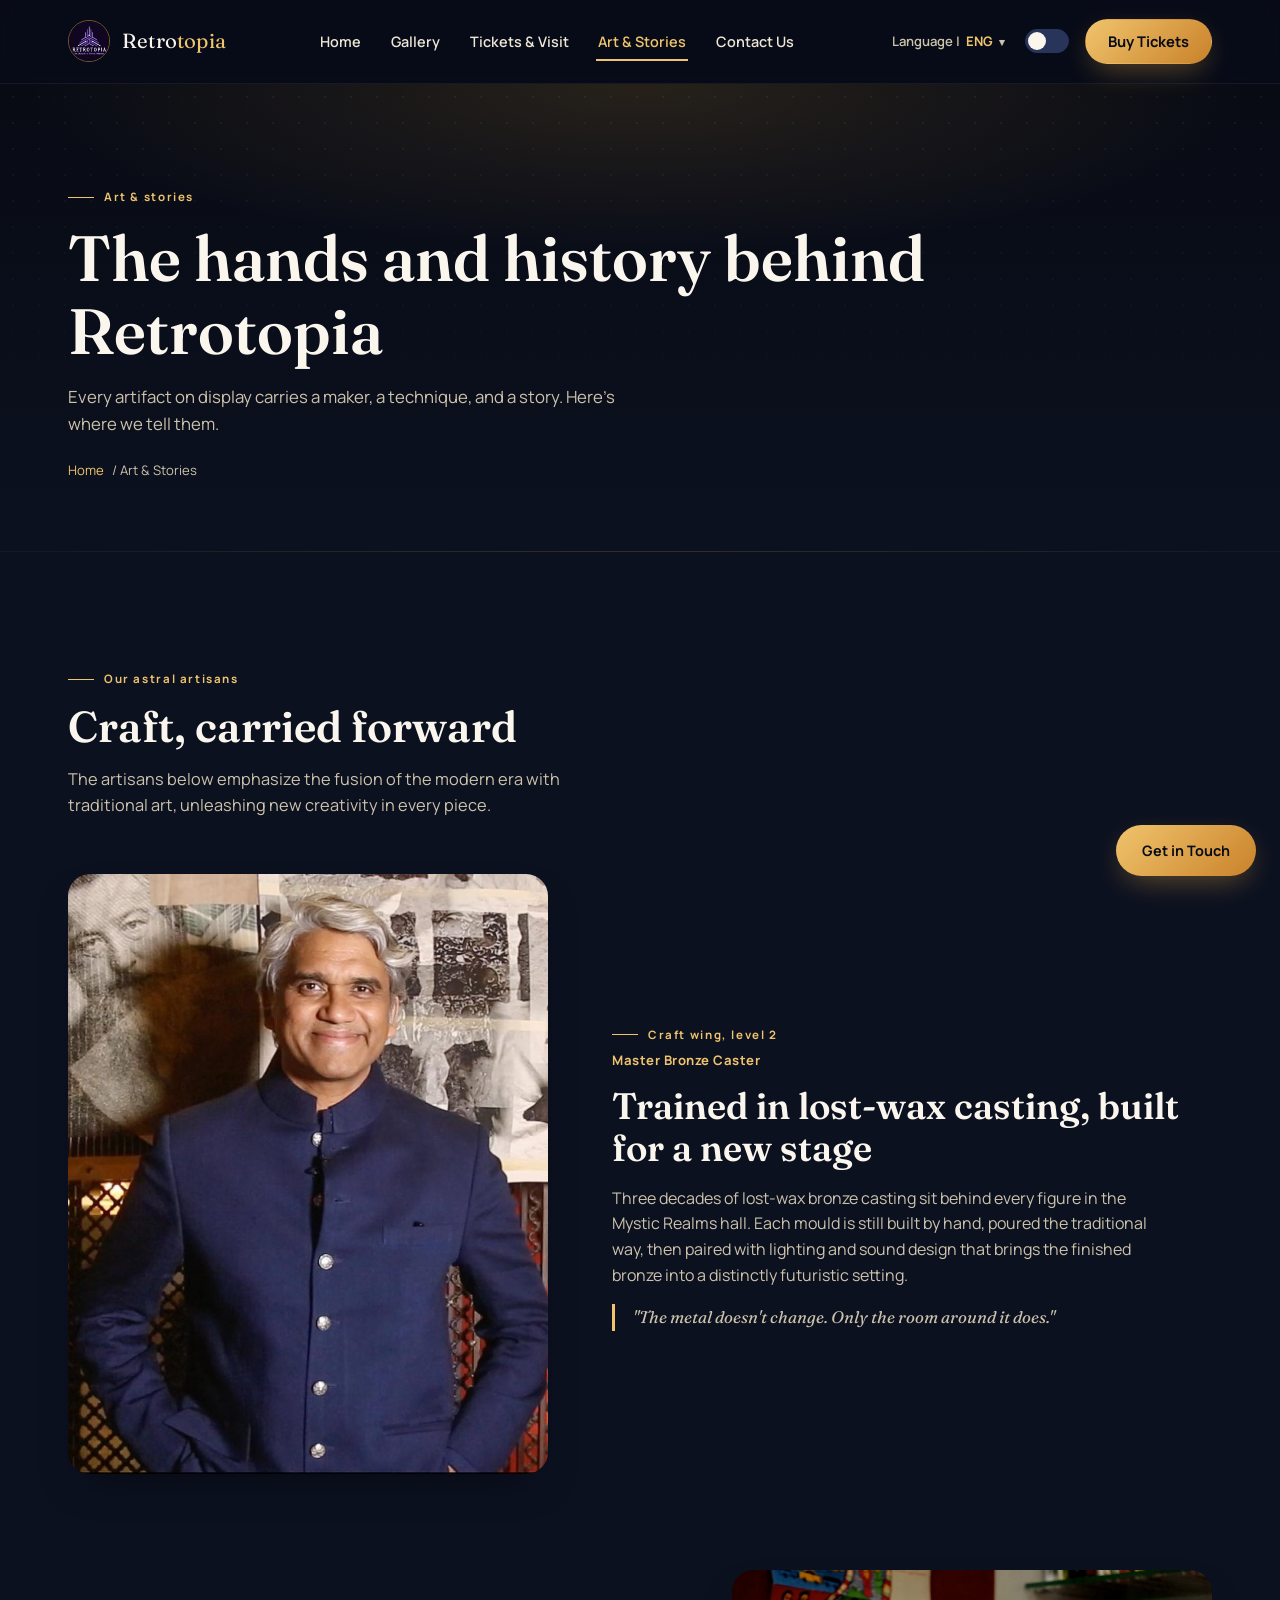
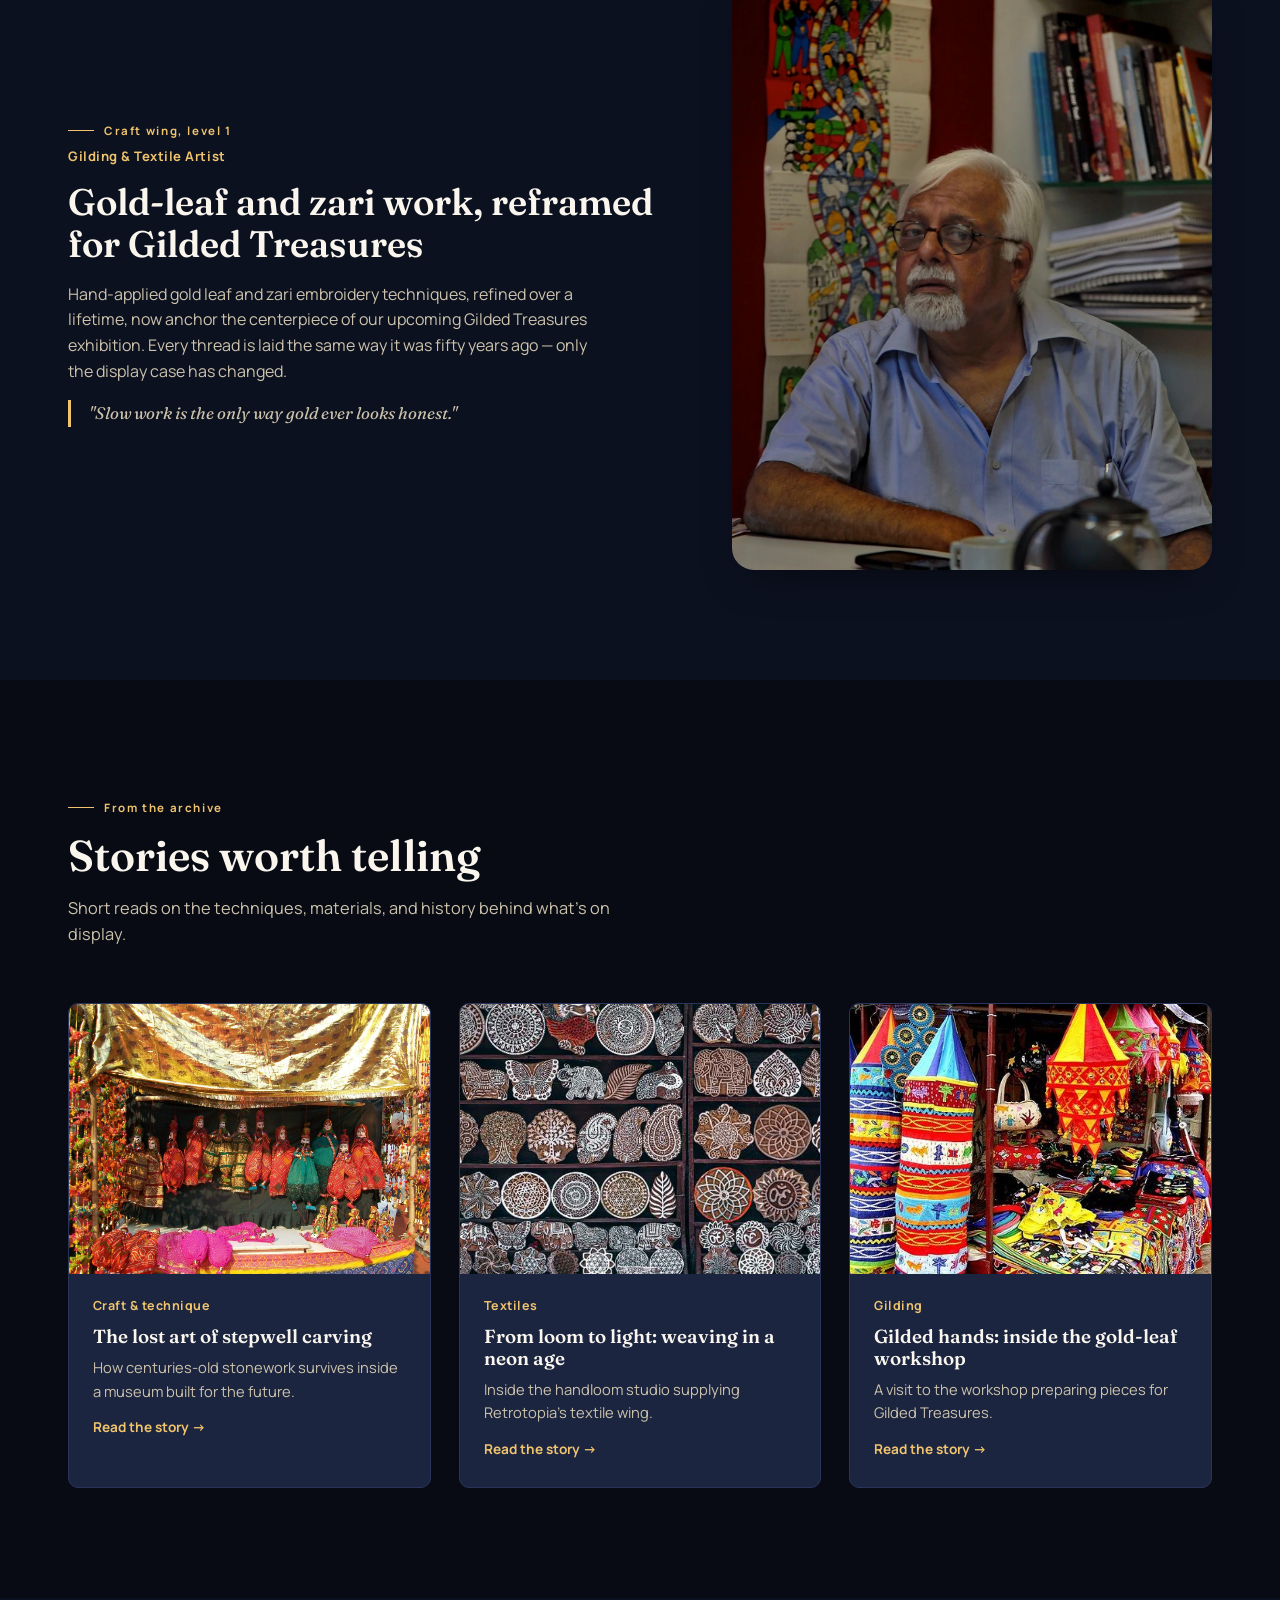
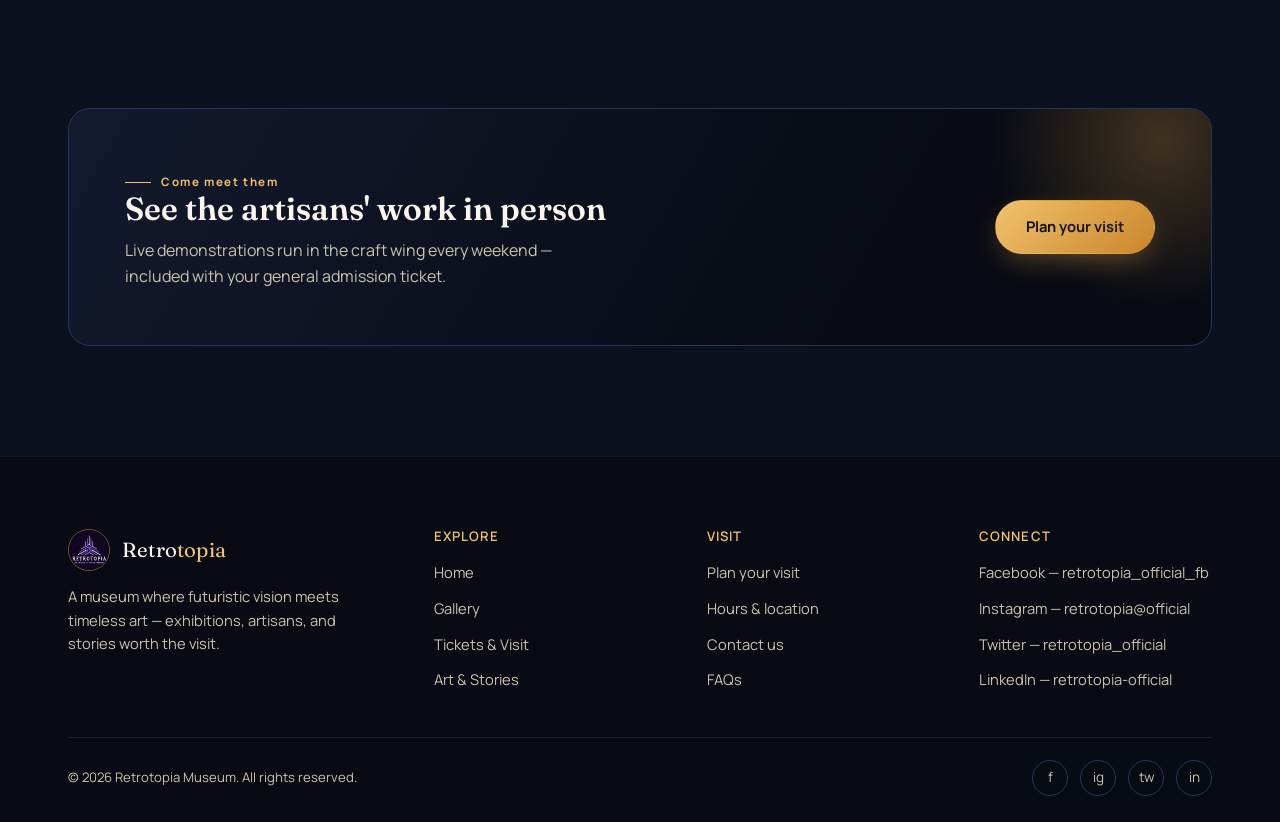
==== artandstories.html @ 73ce48b8 "Initial commit" ====
<!DOCTYPE html>
<html lang="en">
<head>
<meta charset="UTF-8" />
<meta name="viewport" content="width=device-width, initial-scale=1.0" />
<title>Art & Stories | Retrotopia</title>
<meta name="description" content="Stories of the artisans and traditions behind Retrotopia's collection." />
<link rel="shortcut icon" href="logo.jpeg" type="image/x-icon" />
<link rel="stylesheet" href="css/theme.css" />
<style>
  .profile{
    display:grid;
    grid-template-columns:.8fr 1fr;
    gap:clamp(28px,5vw,64px);
    align-items:center;
  }
  .profile + .profile{margin-top:clamp(56px,8vw,96px);}
  .profile.reverse{grid-template-columns:1fr .8fr;}
  .profile.reverse .profile-media{order:2;}
  .profile-media{position:relative;border-radius:var(--radius-lg);overflow:hidden;box-shadow:var(--shadow-soft);}
  .profile-media img{width:100%;aspect-ratio:4/5;object-fit:cover;}
  .profile-copy .role{color:var(--accent-strong);font-weight:700;font-size:.82rem;letter-spacing:.04em;margin-top:6px;display:block;}
  .profile-copy h2{margin-top:14px;font-size:clamp(1.7rem,3vw,2.3rem);}
  .profile-copy p{margin-top:16px;color:var(--text-muted);max-width:54ch;}
  .profile-quote{
    margin-top:20px;padding-left:18px;border-left:3px solid var(--accent-strong);
    font-family:var(--font-display);font-style:italic;color:var(--ivory-100);font-size:1.05rem;
  }
  @media (max-width:820px){
    .profile,.profile.reverse{grid-template-columns:1fr;}
    .profile.reverse .profile-media{order:0;}
  }

  .story-card .card-body{display:flex;flex-direction:column;}
  .story-card .read-more{margin-top:14px;color:var(--accent-strong);font-weight:700;font-size:.85rem;align-self:flex-start;}
</style>
</head>
<body>

<header class="site-header">
  <div class="container">
    <a href="index.html" class="brand">
      <img src="logo.jpeg" alt="Retrotopia logo" />
      <span class="brand-word">Retro<em>topia</em></span>
    </a>
    <nav class="main-nav" id="main-nav">
      <a href="index.html">Home</a>
      <a href="gallery.html">Gallery</a>
      <a href="tickets.html">Tickets &amp; Visit</a>
      <a href="artandstories.html">Art &amp; Stories</a>
      <a href="contactus.html">Contact Us</a>
    </nav>
    <div class="header-actions">
      <details class="lang-select">
        <summary>Language | <strong>ENG</strong> <span class="chev">▾</span></summary>
        <div class="lang-menu">
          <button data-code="ENG"><img src="Languages/USA.png" alt="">English</button>
          <button data-code="FRA"><img src="Languages/France.webp" alt="">Français</button>
          <button data-code="DEU"><img src="Languages/Germany.png" alt="">Deutsch</button>
          <button data-code="ESP"><img src="Languages/Spain.webp" alt="">Español</button>
        </div>
      </details>
      <button class="switch" data-mode-toggle aria-pressed="false" aria-label="Toggle high-contrast display mode"></button>
      <a href="tickets.html" class="btn btn-primary" style="padding:10px 22px;">Buy Tickets</a>
      <button class="nav-toggle" aria-expanded="false" aria-label="Menu"><span></span><span></span><span></span></button>
    </div>
  </div>
</header>

<main>
  <section class="page-banner">
    <div class="container">
      <span class="eyebrow">Art &amp; stories</span>
      <h1>The hands and history behind Retrotopia</h1>
      <p>Every artifact on display carries a maker, a technique, and a story. Here's where we tell them.</p>
      <div class="crumb"><a href="index.html">Home</a> / Art &amp; Stories</div>
    </div>
  </section>

  <!-- ============ ARTISAN PROFILES ============ -->
  <section class="section">
    <div class="container">
      <div class="section-head">
        <span class="eyebrow">Our astral artisans</span>
        <h2>Craft, carried forward</h2>
        <p>The artisans below emphasize the fusion of the modern era with traditional art, unleashing new creativity in every piece.</p>
      </div>

      <div class="profile reveal">
        <div class="profile-media">
          <img src="Artisan/Artisan-1new.jpg" alt="Bronze casting artisan at work" />
        </div>
        <div class="profile-copy">
          <span class="eyebrow" style="margin:0;">Craft wing, level 2</span>
          <span class="role">Master Bronze Caster</span>
          <h2>Trained in lost-wax casting, built for a new stage</h2>
          <p>Three decades of lost-wax bronze casting sit behind every figure in the Mystic Realms hall. Each mould is still built by hand, poured the traditional way, then paired with lighting and sound design that brings the finished bronze into a distinctly futuristic setting.</p>
          <p class="profile-quote">"The metal doesn't change. Only the room around it does."</p>
        </div>
      </div>

      <div class="profile reverse reveal">
        <div class="profile-media">
          <img src="Artisan/Artisan-3.webp" alt="Gilding and textile artisan at work" />
        </div>
        <div class="profile-copy">
          <span class="eyebrow" style="margin:0;">Craft wing, level 1</span>
          <span class="role">Gilding &amp; Textile Artist</span>
          <h2>Gold-leaf and zari work, reframed for Gilded Treasures</h2>
          <p>Hand-applied gold leaf and zari embroidery techniques, refined over a lifetime, now anchor the centerpiece of our upcoming Gilded Treasures exhibition. Every thread is laid the same way it was fifty years ago — only the display case has changed.</p>
          <p class="profile-quote">"Slow work is the only way gold ever looks honest."</p>
        </div>
      </div>
    </div>
  </section>

  <!-- ============ STORIES ============ -->
  <section class="section alt">
    <div class="container">
      <div class="section-head">
        <span class="eyebrow">From the archive</span>
        <h2>Stories worth telling</h2>
        <p>Short reads on the techniques, materials, and history behind what's on display.</p>
      </div>

      <div class="grid grid-3">
        <div class="card story-card reveal">
          <div class="card-media"><img src="Our Gallery/Img-5.jpg" alt="Stepwell carving detail" /></div>
          <div class="card-body">
            <span class="card-meta">Craft &amp; technique</span>
            <h3>The lost art of stepwell carving</h3>
            <p>How centuries-old stonework survives inside a museum built for the future.</p>
            <a href="#" class="read-more">Read the story →</a>
          </div>
        </div>

        <div class="card story-card reveal">
          <div class="card-media"><img src="Our Gallery/Img-6.jpg" alt="Handloom textile detail" /></div>
          <div class="card-body">
            <span class="card-meta">Textiles</span>
            <h3>From loom to light: weaving in a neon age</h3>
            <p>Inside the handloom studio supplying Retrotopia's textile wing.</p>
            <a href="#" class="read-more">Read the story →</a>
          </div>
        </div>

        <div class="card story-card reveal">
          <div class="card-media"><img src="Our Gallery/Img-10.jpg" alt="Gold leaf workshop detail" /></div>
          <div class="card-body">
            <span class="card-meta">Gilding</span>
            <h3>Gilded hands: inside the gold-leaf workshop</h3>
            <p>A visit to the workshop preparing pieces for Gilded Treasures.</p>
            <a href="#" class="read-more">Read the story →</a>
          </div>
        </div>
      </div>
    </div>
  </section>

  <section class="section">
    <div class="container">
      <div class="newsletter reveal">
        <div class="newsletter-copy">
          <span class="eyebrow">Come meet them</span>
          <h3>See the artisans' work in person</h3>
          <p>Live demonstrations run in the craft wing every weekend — included with your general admission ticket.</p>
        </div>
        <a href="tickets.html" class="btn btn-primary">Plan your visit</a>
      </div>
    </div>
  </section>
</main>

<a href="contactus.html" class="floating-btn" style="
  position:fixed;bottom:24px;right:24px;z-index:90;
  background:linear-gradient(135deg,var(--gold-400),var(--gold-600));
  color:var(--navy-950);font-weight:700;font-size:.9rem;
  padding:14px 26px;border-radius:999px;box-shadow:var(--shadow-gold);">Get in Touch</a>
<button class="to-top" aria-label="Back to top">↑</button>

<footer class="site-footer">
  <div class="container">
    <div class="footer-top">
      <div class="footer-brand">
        <a href="index.html" class="brand">
          <img src="logo.jpeg" alt="Retrotopia logo" />
          <span class="brand-word">Retro<em>topia</em></span>
        </a>
        <p>A museum where futuristic vision meets timeless art — exhibitions, artisans, and stories worth the visit.</p>
      </div>
      <div class="footer-col">
        <h4>Explore</h4>
        <ul>
          <li><a href="index.html">Home</a></li>
          <li><a href="gallery.html">Gallery</a></li>
          <li><a href="tickets.html">Tickets &amp; Visit</a></li>
          <li><a href="artandstories.html">Art &amp; Stories</a></li>
        </ul>
      </div>
      <div class="footer-col">
        <h4>Visit</h4>
        <ul>
          <li><a href="tickets.html">Plan your visit</a></li>
          <li><a href="tickets.html#hours">Hours &amp; location</a></li>
          <li><a href="contactus.html">Contact us</a></li>
          <li><a href="contactus.html#faq">FAQs</a></li>
        </ul>
      </div>
      <div class="footer-col">
        <h4>Connect</h4>
        <ul>
          <li><a href="#!">Facebook — retrotopia_official_fb</a></li>
          <li><a href="#!">Instagram — retrotopia@official</a></li>
          <li><a href="#!">Twitter — retrotopia_official</a></li>
          <li><a href="#!">LinkedIn — retrotopia-official</a></li>
        </ul>
      </div>
    </div>
    <div class="footer-bottom">
      <span>© <span data-year></span> Retrotopia Museum. All rights reserved.</span>
      <div class="social-row">
        <a href="#!" aria-label="Facebook">f</a>
        <a href="#!" aria-label="Instagram">ig</a>
        <a href="#!" aria-label="Twitter">tw</a>
        <a href="#!" aria-label="LinkedIn">in</a>
      </div>
    </div>
  </div>
</footer>

<script src="js/main.js"></script>
</body>
</html>
---- css/theme.css ----
/* =========================================================
   RETROTOPIA — shared design system
   Palette drawn from the hero skyline: dusk navy + sunset gold
   ========================================================= */

@import url('https://fonts.googleapis.com/css2?family=Fraunces:ital,opsz,wght@0,9..144,400;0,9..144,500;0,9..144,600;0,9..144,700;1,9..144,500&family=Manrope:wght@400;500;600;700;800&display=swap');

:root{
  /* -- core palette -- */
  --navy-950:#080b14;   /* deepest background */
  --navy-900:#0c1120;   /* base background */
  --navy-800:#131a2e;   /* raised surface */
  --navy-700:#1b2540;   /* card surface */
  --navy-600:#28345a;   /* borders / dividers */
  --navy-500:#3a4874;   /* muted borders */

  --gold-400:#f0c46d;   /* bright sun highlight */
  --gold-500:#e3a53f;   /* primary accent */
  --gold-600:#c9822a;   /* pressed / deep accent */
  --ember-600:#c25a2c;  /* rust ember, echoes original site */
  --ember-700:#a24623;

  --ivory-100:#faf6ee;  /* headline text on dark */
  --ivory-200:#efe7d6;  /* body text on dark */
  --ivory-300:#cdc3ac;  /* muted text on dark */

  --ink-900:#181510;    /* near-black text on light */
  --ink-700:#4a4335;    /* muted text on light */

  /* -- semantic tokens -- */
  --bg:var(--navy-900);
  --bg-raised:var(--navy-800);
  --surface:var(--navy-700);
  --border:var(--navy-600);
  --text:var(--ivory-200);
  --text-strong:var(--ivory-100);
  --text-muted:var(--ivory-300);
  --accent:var(--gold-500);
  --accent-strong:var(--gold-400);

  /* -- type -- */
  --font-display:'Fraunces', Georgia, 'Times New Roman', serif;
  --font-body:'Manrope', -apple-system, BlinkMacSystemFont, 'Segoe UI', sans-serif;

  /* -- shape / motion -- */
  --radius-sm:3px;
  --radius-md:10px;
  --radius-lg:22px;
  --shadow-soft:0 18px 40px -18px rgba(0,0,0,.55);
  --shadow-gold:0 10px 30px -8px rgba(227,165,63,.45);
  --ease:cubic-bezier(.22,.61,.36,1);
  --header-h:84px;
}

/* =============== reset & base =============== */
*,*::before,*::after{box-sizing:border-box;}
html{scroll-behavior:smooth;}
body{
  margin:0;
  background:var(--bg);
  color:var(--text);
  font-family:var(--font-body);
  font-size:16px;
  line-height:1.6;
  -webkit-font-smoothing:antialiased;
  overflow-x:hidden;
}
img{max-width:100%;display:block;}
a{color:inherit;text-decoration:none;}
ul{list-style:none;margin:0;padding:0;}
button{font:inherit;cursor:pointer;}
h1,h2,h3,h4{
  font-family:var(--font-display);
  color:var(--text-strong);
  line-height:1.15;
  margin:0;
  font-weight:600;
}
p{margin:0;}
::selection{background:var(--gold-500);color:var(--navy-950);}

:focus-visible{
  outline:2px solid var(--gold-400);
  outline-offset:3px;
  border-radius:2px;
}

@media (prefers-reduced-motion: reduce){
  html{scroll-behavior:auto;}
  *,*::before,*::after{animation-duration:.001ms !important;transition-duration:.001ms !important;}
}

.container{
  width:100%;
  max-width:1240px;
  margin-inline:auto;
  padding-inline:clamp(20px,5vw,48px);
}

.eyebrow{
  display:inline-flex;
  align-items:center;
  gap:10px;
  font-family:var(--font-body);
  font-weight:700;
  font-size:.72rem;
  letter-spacing:.14em;
  color:var(--accent-strong);
}
.eyebrow::before{
  content:"";
  width:26px;height:1px;
  background:var(--accent-strong);
  display:inline-block;
}

.section-head{
  max-width:640px;
  margin-bottom:clamp(32px,5vw,56px);
}
.section-head h2{
  font-size:clamp(1.9rem,3.4vw,2.7rem);
  margin-top:14px;
}
.section-head p{
  margin-top:14px;
  color:var(--text-muted);
  font-size:1.02rem;
  max-width:56ch;
}
.section-head.center{margin-inline:auto;text-align:center;}
.section-head.center p{margin-inline:auto;}
.section-head.center .eyebrow::before{display:none;}

.section{padding-block:clamp(64px,9vw,110px);}
.section.alt{background:var(--navy-950);}
.section.raised{background:linear-gradient(180deg,var(--navy-900),var(--navy-800));}

/* =============== buttons =============== */
.btn{
  display:inline-flex;
  align-items:center;
  justify-content:center;
  gap:10px;
  padding:14px 30px;
  border-radius:999px;
  font-weight:700;
  font-size:.92rem;
  border:1px solid transparent;
  transition:transform .25s var(--ease),box-shadow .25s var(--ease),background .25s var(--ease),color .25s var(--ease);
  white-space:nowrap;
}
.btn-primary{
  background:linear-gradient(135deg,var(--gold-400),var(--gold-600));
  color:var(--navy-950);
  box-shadow:var(--shadow-gold);
}
.btn-primary:hover{transform:translateY(-2px);box-shadow:0 16px 34px -10px rgba(227,165,63,.55);}
.btn-ghost{
  background:transparent;
  border-color:rgba(250,246,238,.35);
  color:var(--ivory-100);
}
.btn-ghost:hover{border-color:var(--accent-strong);color:var(--accent-strong);}
.btn-block{width:100%;}

/* =============== site header =============== */
.site-header{
  position:sticky;
  top:0;
  z-index:100;
  height:var(--header-h);
  display:flex;
  align-items:center;
  background:rgba(8,11,20,.72);
  backdrop-filter:blur(14px) saturate(140%);
  -webkit-backdrop-filter:blur(14px) saturate(140%);
  border-bottom:1px solid rgba(255,255,255,.06);
}
.site-header .container{
  display:flex;
  align-items:center;
  justify-content:space-between;
  gap:24px;
}
.brand{
  display:flex;
  align-items:center;
  gap:12px;
  flex-shrink:0;
}
.brand img{
  width:42px;height:42px;
  border-radius:50%;
  object-fit:cover;
  border:1px solid rgba(227,165,63,.5);
}
.brand-word{
  font-family:var(--font-display);
  font-size:1.28rem;
  color:var(--ivory-100);
  letter-spacing:.01em;
}
.brand-word em{
  font-style:normal;
  color:var(--accent-strong);
}

.main-nav{
  display:flex;
  align-items:center;
  gap:clamp(18px,2vw,34px);
}
.main-nav a{
  font-size:.9rem;
  font-weight:600;
  color:var(--ivory-200);
  padding:8px 2px;
  position:relative;
  transition:color .2s var(--ease);
}
.main-nav a::after{
  content:"";
  position:absolute;left:0;right:0;bottom:0;
  height:2px;
  background:var(--accent-strong);
  transform:scaleX(0);
  transform-origin:left;
  transition:transform .25s var(--ease);
}
.main-nav a:hover{color:var(--accent-strong);}
.main-nav a:hover::after,
.main-nav a.active::after{transform:scaleX(1);}
.main-nav a.active{color:var(--accent-strong);}

.header-actions{display:flex;align-items:center;gap:16px;flex-shrink:0;}

.lang-select{
  position:relative;
  font-size:.82rem;
  font-weight:600;
  color:var(--ivory-300);
}
.lang-select summary{
  list-style:none;
  cursor:pointer;
  display:flex;
  align-items:center;
  gap:6px;
  padding:6px 4px;
}
.lang-select summary::-webkit-details-marker{display:none;}
.lang-select summary strong{color:var(--accent-strong);}
.lang-select[open] summary .chev{transform:rotate(180deg);}
.chev{transition:transform .2s var(--ease);font-size:.7rem;}
.lang-menu{
  position:absolute;
  right:0;top:calc(100% + 12px);
  background:var(--navy-800);
  border:1px solid var(--border);
  border-radius:var(--radius-md);
  padding:8px;
  min-width:150px;
  box-shadow:var(--shadow-soft);
}
.lang-menu button{
  width:100%;
  display:flex;align-items:center;gap:10px;
  background:none;border:0;color:var(--ivory-200);
  padding:8px 10px;border-radius:6px;font-size:.85rem;text-align:left;
}
.lang-menu button:hover{background:var(--navy-700);color:var(--accent-strong);}
.lang-menu img{width:18px;height:12px;object-fit:cover;border-radius:2px;}

.mode-toggle-wrap{display:flex;align-items:center;gap:8px;}
.switch{
  --w:44px;--h:24px;
  width:var(--w);height:var(--h);
  border-radius:999px;
  background:var(--navy-600);
  position:relative;
  border:1px solid var(--border);
  flex-shrink:0;
}
.switch::after{
  content:"";
  position:absolute;top:2px;left:2px;
  width:calc(var(--h) - 6px);height:calc(var(--h) - 6px);
  border-radius:50%;
  background:var(--ivory-100);
  transition:transform .25s var(--ease);
}
.switch[aria-pressed="true"]{background:var(--gold-600);}
.switch[aria-pressed="true"]::after{transform:translateX(20px);background:var(--navy-950);}

.nav-toggle{
  display:none;
  width:42px;height:42px;
  border-radius:10px;
  border:1px solid var(--border);
  background:var(--navy-800);
  align-items:center;
  justify-content:center;
  flex-direction:column;
  gap:4px;
}
.nav-toggle span{
  width:20px;height:2px;background:var(--ivory-100);
  transition:transform .25s var(--ease),opacity .2s var(--ease);
}
.nav-toggle[aria-expanded="true"] span:nth-child(1){transform:translateY(6px) rotate(45deg);}
.nav-toggle[aria-expanded="true"] span:nth-child(2){opacity:0;}
.nav-toggle[aria-expanded="true"] span:nth-child(3){transform:translateY(-6px) rotate(-45deg);}

/* =============== footer =============== */
.site-footer{
  background:var(--navy-950);
  border-top:1px solid rgba(255,255,255,.06);
  padding-block:clamp(48px,7vw,72px) 26px;
}
.footer-top{
  display:grid;
  grid-template-columns:1.4fr repeat(3,1fr);
  gap:40px;
  padding-bottom:44px;
  border-bottom:1px solid rgba(255,255,255,.08);
}
.footer-brand p{color:var(--text-muted);margin-top:14px;max-width:34ch;font-size:.92rem;}
.footer-brand .brand{margin-bottom:4px;}
.footer-col h4{font-size:.82rem;letter-spacing:.08em;color:var(--accent-strong);font-family:var(--font-body);text-transform:uppercase;margin-bottom:16px;}
.footer-col ul{display:flex;flex-direction:column;gap:10px;}
.footer-col a{color:var(--text-muted);font-size:.92rem;transition:color .2s;}
.footer-col a:hover{color:var(--accent-strong);}
.footer-bottom{
  display:flex;
  justify-content:space-between;
  align-items:center;
  flex-wrap:wrap;
  gap:12px;
  padding-top:22px;
  font-size:.82rem;
  color:var(--text-muted);
}
.social-row{display:flex;gap:12px;}
.social-row a{
  width:36px;height:36px;
  border-radius:50%;
  border:1px solid var(--border);
  display:flex;align-items:center;justify-content:center;
  transition:border-color .2s,color .2s,transform .2s;
  font-size:.85rem;
}
.social-row a:hover{border-color:var(--accent-strong);color:var(--accent-strong);transform:translateY(-2px);}

/* =============== reusable card / grid pieces =============== */
.card{
  background:var(--surface);
  border:1px solid var(--border);
  border-radius:var(--radius-md);
  overflow:hidden;
  transition:transform .3s var(--ease),box-shadow .3s var(--ease),border-color .3s var(--ease);
}
.card:hover{transform:translateY(-6px);box-shadow:var(--shadow-soft);border-color:var(--navy-500);}
.card-media{aspect-ratio:4/3;overflow:hidden;}
.card-media img{width:100%;height:100%;object-fit:cover;transition:transform .5s var(--ease);}
.card:hover .card-media img{transform:scale(1.06);}
.card-body{padding:22px 24px 26px;}
.card-body h3{font-size:1.18rem;margin-bottom:8px;}
.card-meta{
  display:flex;align-items:center;gap:8px;
  font-size:.78rem;color:var(--accent-strong);font-weight:700;letter-spacing:.04em;
  margin-bottom:10px;
}
.card-body p{color:var(--text-muted);font-size:.92rem;}

.grid{display:grid;gap:28px;}
.grid-3{grid-template-columns:repeat(3,1fr);}
.grid-4{grid-template-columns:repeat(4,1fr);}
.grid-2{grid-template-columns:repeat(2,1fr);}

.tag-pill{
  display:inline-block;
  padding:5px 14px;
  border-radius:999px;
  border:1px solid var(--border);
  font-size:.74rem;
  font-weight:700;
  letter-spacing:.04em;
  color:var(--text-muted);
}

/* subpage hero banner (used on gallery/tickets/contact/art&stories/exhibition) */
.page-banner{
  position:relative;
  padding-block:96px 70px;
  overflow:hidden;
  background:
    radial-gradient(ellipse 80% 60% at 50% 0%, rgba(227,165,63,.14), transparent 60%),
    linear-gradient(180deg,var(--navy-950),var(--navy-900));
  border-bottom:1px solid rgba(255,255,255,.06);
}
.page-banner::before{
  content:"";
  position:absolute;inset:0;
  background-image:radial-gradient(rgba(255,255,255,.05) 1px, transparent 1px);
  background-size:26px 26px;
  mask-image:linear-gradient(180deg,#000,transparent 85%);
  pointer-events:none;
}
.page-banner .container{position:relative;}
.page-banner .eyebrow{margin-bottom:14px;}
.page-banner h1{font-size:clamp(2.4rem,6vw,4rem);}
.page-banner p{margin-top:16px;color:var(--text-muted);max-width:56ch;font-size:1.05rem;}
.crumb{
  margin-top:22px;
  display:flex;gap:8px;align-items:center;
  font-size:.82rem;color:var(--text-muted);
}
.crumb a{color:var(--accent-strong);}

/* newsletter band */
.newsletter{
  background:linear-gradient(120deg,var(--navy-800),var(--navy-950) 70%);
  border-radius:var(--radius-lg);
  border:1px solid var(--border);
  padding:clamp(36px,5vw,56px);
  display:flex;
  align-items:center;
  justify-content:space-between;
  gap:40px;
  position:relative;
  overflow:hidden;
}
.newsletter::after{
  content:"";
  position:absolute;
  width:340px;height:340px;
  right:-120px;top:-140px;
  background:radial-gradient(circle,rgba(227,165,63,.25),transparent 70%);
}
.newsletter-copy h3{font-size:clamp(1.5rem,2.6vw,2rem);}
.newsletter-copy p{color:var(--text-muted);margin-top:10px;max-width:44ch;}
.newsletter-form{
  display:flex;
  gap:10px;
  position:relative;
  z-index:1;
  flex-shrink:0;
}
.newsletter-form input{
  min-width:250px;
  padding:14px 18px;
  border-radius:999px;
  border:1px solid var(--border);
  background:var(--navy-900);
  color:var(--text-strong);
  font-family:var(--font-body);
  font-size:.92rem;
}
.newsletter-form input:focus{border-color:var(--accent-strong);}
.form-note{margin-top:10px;font-size:.8rem;color:var(--accent-strong);}

/* form fields (contact / tickets) */
.field{margin-bottom:20px;}
.field label{
  display:block;font-size:.82rem;font-weight:700;
  letter-spacing:.03em;color:var(--text-muted);margin-bottom:8px;
}
.field input,.field select,.field textarea{
  width:100%;
  padding:14px 16px;
  border-radius:var(--radius-sm);
  border:1px solid var(--border);
  background:var(--navy-900);
  color:var(--text-strong);
  font-family:var(--font-body);
  font-size:.95rem;
  transition:border-color .2s;
}
.field input:focus,.field select:focus,.field textarea:focus{border-color:var(--accent-strong);}
.field textarea{resize:vertical;min-height:130px;}

/* back to top */
.to-top{
  position:fixed;right:22px;bottom:22px;
  width:46px;height:46px;border-radius:50%;
  background:var(--gold-500);color:var(--navy-950);
  display:flex;align-items:center;justify-content:center;
  font-size:1.1rem;
  box-shadow:var(--shadow-gold);
  opacity:0;pointer-events:none;
  transform:translateY(10px);
  transition:opacity .25s var(--ease),transform .25s var(--ease);
  z-index:90;
}
.to-top.visible{opacity:1;pointer-events:auto;transform:translateY(0);}

/* lightbox */
.lightbox{
  position:fixed;inset:0;z-index:200;
  background:rgba(6,8,14,.92);
  display:flex;align-items:center;justify-content:center;
  padding:5vh 5vw;
  opacity:0;pointer-events:none;
  transition:opacity .3s var(--ease);
}
.lightbox.open{opacity:1;pointer-events:auto;}
.lightbox img{max-height:88vh;max-width:100%;border-radius:6px;box-shadow:0 30px 80px -20px rgba(0,0,0,.7);}
.lightbox-close{
  position:absolute;top:24px;right:28px;
  width:42px;height:42px;border-radius:50%;
  background:rgba(255,255,255,.08);color:var(--ivory-100);
  display:flex;align-items:center;justify-content:center;font-size:1.2rem;
}
.lightbox-cap{position:absolute;bottom:28px;left:0;right:0;text-align:center;color:var(--ivory-300);font-size:.9rem;}

/* utility */
.mt-lg{margin-top:clamp(40px,6vw,64px);}
.text-center{text-align:center;}
.reveal{opacity:0;transform:translateY(18px);transition:opacity .7s var(--ease),transform .7s var(--ease);}
.reveal.in{opacity:1;transform:translateY(0);}

/* =============== responsive =============== */
@media (max-width:1080px){
  .grid-4{grid-template-columns:repeat(2,1fr);}
  .footer-top{grid-template-columns:1fr 1fr;row-gap:36px;}
}

@media (max-width:900px){
  .grid-3{grid-template-columns:repeat(2,1fr);}
  .newsletter{flex-direction:column;align-items:stretch;text-align:left;}
  .newsletter-form{flex-direction:column;}
  .newsletter-form input{min-width:0;}
}

@media (max-width:840px){
  .main-nav{
    position:fixed;
    inset:var(--header-h) 0 0 0;
    background:rgba(8,11,20,.98);
    backdrop-filter:blur(10px);
    flex-direction:column;
    align-items:flex-start;
    padding:34px clamp(20px,6vw,48px);
    gap:6px;
    transform:translateX(100%);
    transition:transform .35s var(--ease);
    overflow-y:auto;
  }
  .main-nav.open{transform:translateX(0);}
  .main-nav a{width:100%;padding:14px 0;font-size:1.05rem;border-bottom:1px solid rgba(255,255,255,.06);}
  .main-nav a::after{display:none;}
  .nav-toggle{display:flex;}
  .header-actions .lang-select{display:none;}
}

@media (max-width:640px){
  .grid-3,.grid-4,.grid-2{grid-template-columns:1fr;}
  .footer-top{grid-template-columns:1fr;gap:30px;}
  .footer-bottom{flex-direction:column;align-items:flex-start;}
  .page-banner{padding-block:74px 50px;}
  .section{padding-block:52px;}
}
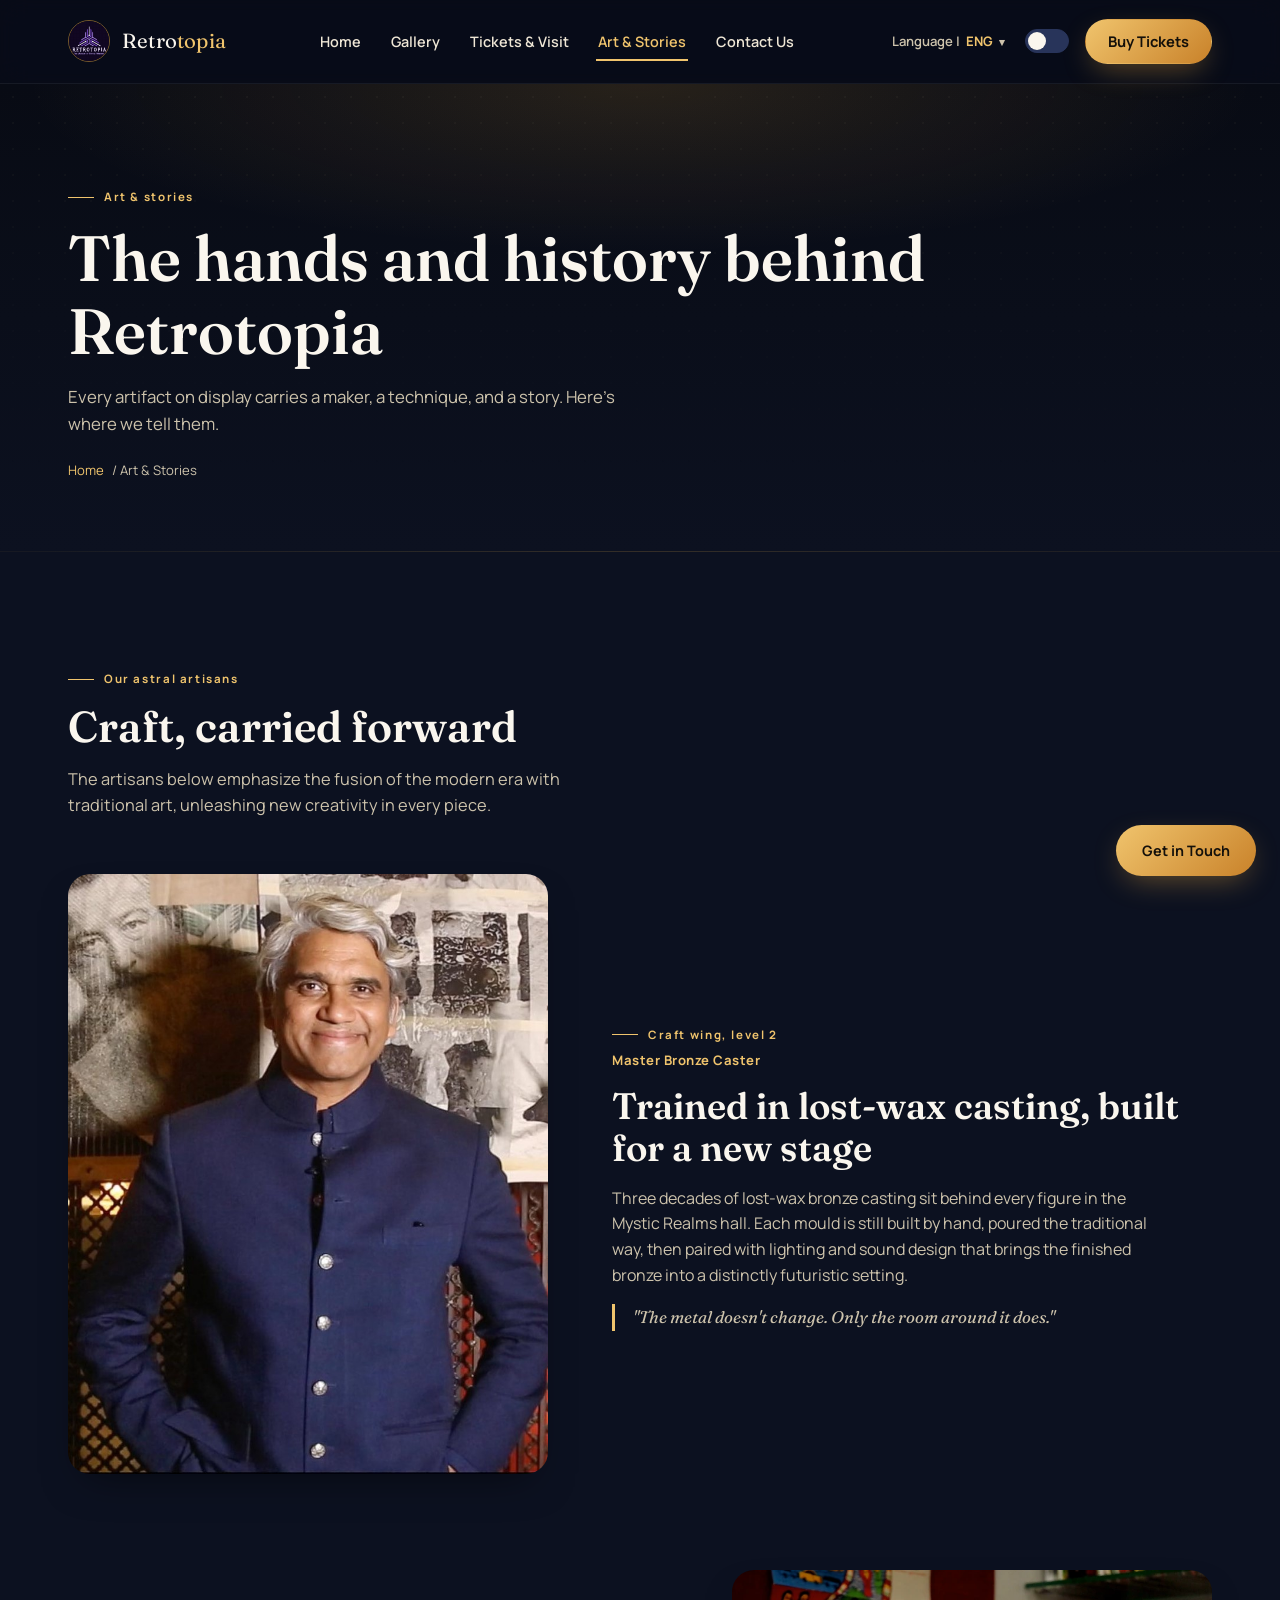
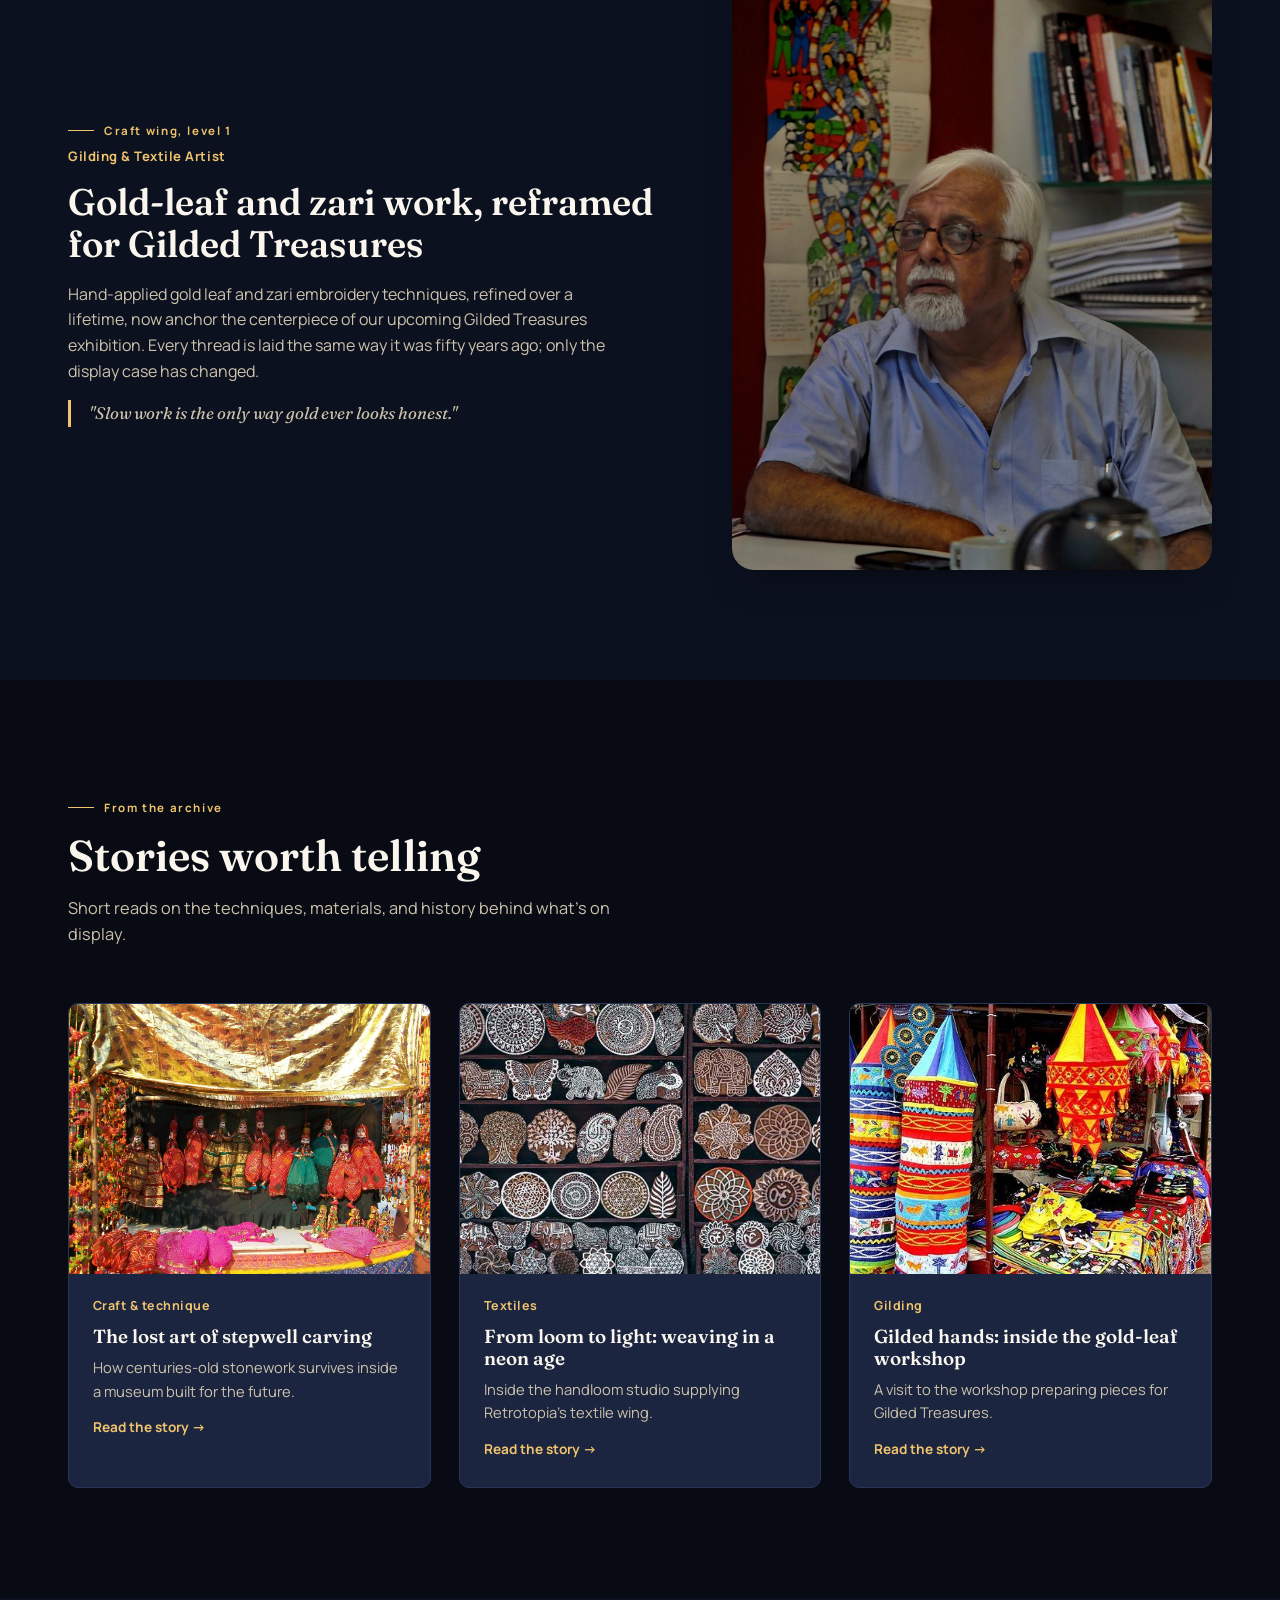
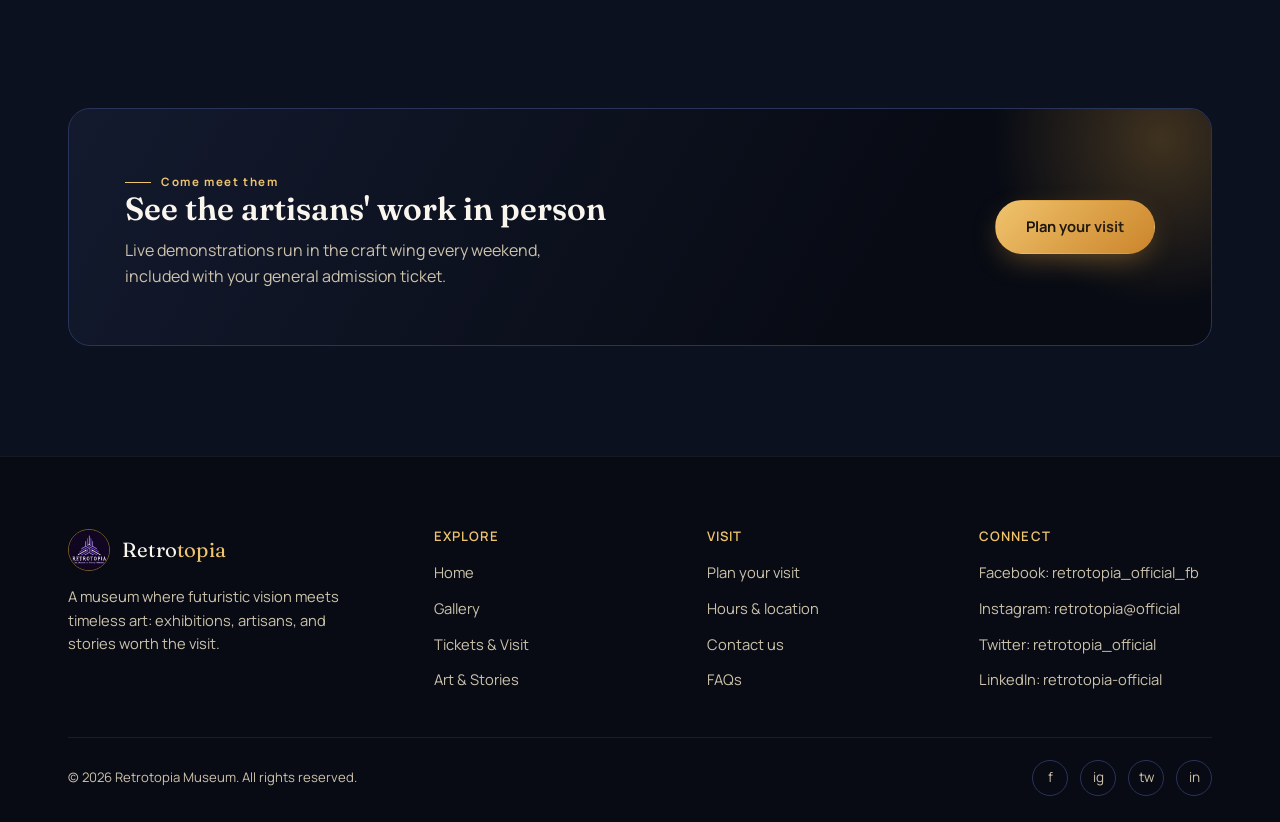
==== commit f40ecb01: "refactoring the code, adding map in contact us, worked on toggle button, ui enhancements" ====
--- a/artandstories.html
+++ b/artandstories.html
@@ -1,233 +1,389 @@
-<!DOCTYPE html>
+<!doctype html>
 <html lang="en">
-<head>
-<meta charset="UTF-8" />
-<meta name="viewport" content="width=device-width, initial-scale=1.0" />
-<title>Art & Stories | Retrotopia</title>
-<meta name="description" content="Stories of the artisans and traditions behind Retrotopia's collection." />
-<link rel="shortcut icon" href="logo.jpeg" type="image/x-icon" />
-<link rel="stylesheet" href="css/theme.css" />
-<style>
-  .profile{
-    display:grid;
-    grid-template-columns:.8fr 1fr;
-    gap:clamp(28px,5vw,64px);
-    align-items:center;
-  }
-  .profile + .profile{margin-top:clamp(56px,8vw,96px);}
-  .profile.reverse{grid-template-columns:1fr .8fr;}
-  .profile.reverse .profile-media{order:2;}
-  .profile-media{position:relative;border-radius:var(--radius-lg);overflow:hidden;box-shadow:var(--shadow-soft);}
-  .profile-media img{width:100%;aspect-ratio:4/5;object-fit:cover;}
-  .profile-copy .role{color:var(--accent-strong);font-weight:700;font-size:.82rem;letter-spacing:.04em;margin-top:6px;display:block;}
-  .profile-copy h2{margin-top:14px;font-size:clamp(1.7rem,3vw,2.3rem);}
-  .profile-copy p{margin-top:16px;color:var(--text-muted);max-width:54ch;}
-  .profile-quote{
-    margin-top:20px;padding-left:18px;border-left:3px solid var(--accent-strong);
-    font-family:var(--font-display);font-style:italic;color:var(--ivory-100);font-size:1.05rem;
-  }
-  @media (max-width:820px){
-    .profile,.profile.reverse{grid-template-columns:1fr;}
-    .profile.reverse .profile-media{order:0;}
-  }
-
-  .story-card .card-body{display:flex;flex-direction:column;}
-  .story-card .read-more{margin-top:14px;color:var(--accent-strong);font-weight:700;font-size:.85rem;align-self:flex-start;}
-</style>
-</head>
-<body>
-
-<header class="site-header">
-  <div class="container">
-    <a href="index.html" class="brand">
-      <img src="logo.jpeg" alt="Retrotopia logo" />
-      <span class="brand-word">Retro<em>topia</em></span>
-    </a>
-    <nav class="main-nav" id="main-nav">
-      <a href="index.html">Home</a>
-      <a href="gallery.html">Gallery</a>
-      <a href="tickets.html">Tickets &amp; Visit</a>
-      <a href="artandstories.html">Art &amp; Stories</a>
-      <a href="contactus.html">Contact Us</a>
-    </nav>
-    <div class="header-actions">
-      <details class="lang-select">
-        <summary>Language | <strong>ENG</strong> <span class="chev">▾</span></summary>
-        <div class="lang-menu">
-          <button data-code="ENG"><img src="Languages/USA.png" alt="">English</button>
-          <button data-code="FRA"><img src="Languages/France.webp" alt="">Français</button>
-          <button data-code="DEU"><img src="Languages/Germany.png" alt="">Deutsch</button>
-          <button data-code="ESP"><img src="Languages/Spain.webp" alt="">Español</button>
-        </div>
-      </details>
-      <button class="switch" data-mode-toggle aria-pressed="false" aria-label="Toggle high-contrast display mode"></button>
-      <a href="tickets.html" class="btn btn-primary" style="padding:10px 22px;">Buy Tickets</a>
-      <button class="nav-toggle" aria-expanded="false" aria-label="Menu"><span></span><span></span><span></span></button>
-    </div>
-  </div>
-</header>
-
-<main>
-  <section class="page-banner">
-    <div class="container">
-      <span class="eyebrow">Art &amp; stories</span>
-      <h1>The hands and history behind Retrotopia</h1>
-      <p>Every artifact on display carries a maker, a technique, and a story. Here's where we tell them.</p>
-      <div class="crumb"><a href="index.html">Home</a> / Art &amp; Stories</div>
-    </div>
-  </section>
-
-  <!-- ============ ARTISAN PROFILES ============ -->
-  <section class="section">
-    <div class="container">
-      <div class="section-head">
-        <span class="eyebrow">Our astral artisans</span>
-        <h2>Craft, carried forward</h2>
-        <p>The artisans below emphasize the fusion of the modern era with traditional art, unleashing new creativity in every piece.</p>
-      </div>
-
-      <div class="profile reveal">
-        <div class="profile-media">
-          <img src="Artisan/Artisan-1new.jpg" alt="Bronze casting artisan at work" />
-        </div>
-        <div class="profile-copy">
-          <span class="eyebrow" style="margin:0;">Craft wing, level 2</span>
-          <span class="role">Master Bronze Caster</span>
-          <h2>Trained in lost-wax casting, built for a new stage</h2>
-          <p>Three decades of lost-wax bronze casting sit behind every figure in the Mystic Realms hall. Each mould is still built by hand, poured the traditional way, then paired with lighting and sound design that brings the finished bronze into a distinctly futuristic setting.</p>
-          <p class="profile-quote">"The metal doesn't change. Only the room around it does."</p>
-        </div>
-      </div>
-
-      <div class="profile reverse reveal">
-        <div class="profile-media">
-          <img src="Artisan/Artisan-3.webp" alt="Gilding and textile artisan at work" />
-        </div>
-        <div class="profile-copy">
-          <span class="eyebrow" style="margin:0;">Craft wing, level 1</span>
-          <span class="role">Gilding &amp; Textile Artist</span>
-          <h2>Gold-leaf and zari work, reframed for Gilded Treasures</h2>
-          <p>Hand-applied gold leaf and zari embroidery techniques, refined over a lifetime, now anchor the centerpiece of our upcoming Gilded Treasures exhibition. Every thread is laid the same way it was fifty years ago — only the display case has changed.</p>
-          <p class="profile-quote">"Slow work is the only way gold ever looks honest."</p>
-        </div>
-      </div>
-    </div>
-  </section>
-
-  <!-- ============ STORIES ============ -->
-  <section class="section alt">
-    <div class="container">
-      <div class="section-head">
-        <span class="eyebrow">From the archive</span>
-        <h2>Stories worth telling</h2>
-        <p>Short reads on the techniques, materials, and history behind what's on display.</p>
-      </div>
-
-      <div class="grid grid-3">
-        <div class="card story-card reveal">
-          <div class="card-media"><img src="Our Gallery/Img-5.jpg" alt="Stepwell carving detail" /></div>
-          <div class="card-body">
-            <span class="card-meta">Craft &amp; technique</span>
-            <h3>The lost art of stepwell carving</h3>
-            <p>How centuries-old stonework survives inside a museum built for the future.</p>
-            <a href="#" class="read-more">Read the story →</a>
-          </div>
-        </div>
-
-        <div class="card story-card reveal">
-          <div class="card-media"><img src="Our Gallery/Img-6.jpg" alt="Handloom textile detail" /></div>
-          <div class="card-body">
-            <span class="card-meta">Textiles</span>
-            <h3>From loom to light: weaving in a neon age</h3>
-            <p>Inside the handloom studio supplying Retrotopia's textile wing.</p>
-            <a href="#" class="read-more">Read the story →</a>
-          </div>
-        </div>
-
-        <div class="card story-card reveal">
-          <div class="card-media"><img src="Our Gallery/Img-10.jpg" alt="Gold leaf workshop detail" /></div>
-          <div class="card-body">
-            <span class="card-meta">Gilding</span>
-            <h3>Gilded hands: inside the gold-leaf workshop</h3>
-            <p>A visit to the workshop preparing pieces for Gilded Treasures.</p>
-            <a href="#" class="read-more">Read the story →</a>
-          </div>
-        </div>
-      </div>
-    </div>
-  </section>
-
-  <section class="section">
-    <div class="container">
-      <div class="newsletter reveal">
-        <div class="newsletter-copy">
-          <span class="eyebrow">Come meet them</span>
-          <h3>See the artisans' work in person</h3>
-          <p>Live demonstrations run in the craft wing every weekend — included with your general admission ticket.</p>
-        </div>
-        <a href="tickets.html" class="btn btn-primary">Plan your visit</a>
-      </div>
-    </div>
-  </section>
-</main>
-
-<a href="contactus.html" class="floating-btn" style="
-  position:fixed;bottom:24px;right:24px;z-index:90;
-  background:linear-gradient(135deg,var(--gold-400),var(--gold-600));
-  color:var(--navy-950);font-weight:700;font-size:.9rem;
-  padding:14px 26px;border-radius:999px;box-shadow:var(--shadow-gold);">Get in Touch</a>
-<button class="to-top" aria-label="Back to top">↑</button>
-
-<footer class="site-footer">
-  <div class="container">
-    <div class="footer-top">
-      <div class="footer-brand">
+  <head>
+    <meta charset="UTF-8" />
+    <meta name="viewport" content="width=device-width, initial-scale=1.0" />
+    <title>Art & Stories | Retrotopia</title>
+    <meta
+      name="description"
+      content="Stories of the artisans and traditions behind Retrotopia's collection."
+    />
+    <link rel="shortcut icon" href="logo.jpeg" type="image/x-icon" />
+    <link rel="stylesheet" href="css/theme.css" />
+    <script>
+      /* Apply saved theme before first paint to avoid a flash of the wrong theme */
+      document.documentElement.setAttribute(
+        "data-theme",
+        localStorage.getItem("retrotopia-theme") || "dark",
+      );
+    </script>
+    <style>
+      .profile {
+        display: grid;
+        grid-template-columns: 0.8fr 1fr;
+        gap: clamp(28px, 5vw, 64px);
+        align-items: center;
+      }
+      .profile + .profile {
+        margin-top: clamp(56px, 8vw, 96px);
+      }
+      .profile.reverse {
+        grid-template-columns: 1fr 0.8fr;
+      }
+      .profile.reverse .profile-media {
+        order: 2;
+      }
+      .profile-media {
+        position: relative;
+        border-radius: var(--radius-lg);
+        overflow: hidden;
+        box-shadow: var(--shadow-soft);
+      }
+      .profile-media img {
+        width: 100%;
+        aspect-ratio: 4/5;
+        object-fit: cover;
+      }
+      .profile-copy .role {
+        color: var(--accent-strong);
+        font-weight: 700;
+        font-size: 0.82rem;
+        letter-spacing: 0.04em;
+        margin-top: 6px;
+        display: block;
+      }
+      .profile-copy h2 {
+        margin-top: 14px;
+        font-size: clamp(1.7rem, 3vw, 2.3rem);
+      }
+      .profile-copy p {
+        margin-top: 16px;
+        color: var(--text-muted);
+        max-width: 54ch;
+      }
+      .profile-quote {
+        margin-top: 20px;
+        padding-left: 18px;
+        border-left: 3px solid var(--accent-strong);
+        font-family: var(--font-display);
+        font-style: italic;
+        color: var(--ivory-100);
+        font-size: 1.05rem;
+      }
+      @media (max-width: 820px) {
+        .profile,
+        .profile.reverse {
+          grid-template-columns: 1fr;
+        }
+        .profile.reverse .profile-media {
+          order: 0;
+        }
+      }
+
+      .story-card .card-body {
+        display: flex;
+        flex-direction: column;
+      }
+      .story-card .read-more {
+        margin-top: 14px;
+        color: var(--accent-strong);
+        font-weight: 700;
+        font-size: 0.85rem;
+        align-self: flex-start;
+      }
+    </style>
+  </head>
+  <body>
+    <header class="site-header">
+      <div class="container">
         <a href="index.html" class="brand">
           <img src="logo.jpeg" alt="Retrotopia logo" />
           <span class="brand-word">Retro<em>topia</em></span>
         </a>
-        <p>A museum where futuristic vision meets timeless art — exhibitions, artisans, and stories worth the visit.</p>
+        <nav class="main-nav" id="main-nav">
+          <a href="index.html">Home</a>
+          <a href="gallery.html">Gallery</a>
+          <a href="tickets.html">Tickets &amp; Visit</a>
+          <a href="artandstories.html">Art &amp; Stories</a>
+          <a href="contactus.html">Contact Us</a>
+        </nav>
+        <div class="header-actions">
+          <details class="lang-select">
+            <summary>
+              Language | <strong>ENG</strong> <span class="chev">▾</span>
+            </summary>
+            <div class="lang-menu">
+              <button data-code="ENG">
+                <img src="Languages/USA.png" alt="" />English
+              </button>
+              <button data-code="FRA">
+                <img src="Languages/France.webp" alt="" />Français
+              </button>
+              <button data-code="DEU">
+                <img src="Languages/Germany.png" alt="" />Deutsch
+              </button>
+              <button data-code="ESP">
+                <img src="Languages/Spain.webp" alt="" />Español
+              </button>
+            </div>
+          </details>
+          <button
+            class="switch"
+            data-mode-toggle
+            aria-pressed="false"
+            aria-label="Toggle light and dark mode"
+          ></button>
+          <a
+            href="tickets.html"
+            class="btn btn-primary"
+            style="padding: 10px 22px"
+            >Buy Tickets</a
+          >
+          <button class="nav-toggle" aria-expanded="false" aria-label="Menu">
+            <span></span><span></span><span></span>
+          </button>
+        </div>
       </div>
-      <div class="footer-col">
-        <h4>Explore</h4>
-        <ul>
-          <li><a href="index.html">Home</a></li>
-          <li><a href="gallery.html">Gallery</a></li>
-          <li><a href="tickets.html">Tickets &amp; Visit</a></li>
-          <li><a href="artandstories.html">Art &amp; Stories</a></li>
-        </ul>
+    </header>
+
+    <main>
+      <section class="page-banner">
+        <div class="container">
+          <span class="eyebrow">Art &amp; stories</span>
+          <h1>The hands and history behind Retrotopia</h1>
+          <p>
+            Every artifact on display carries a maker, a technique, and a story.
+            Here's where we tell them.
+          </p>
+          <div class="crumb">
+            <a href="index.html">Home</a> / Art &amp; Stories
+          </div>
+        </div>
+      </section>
+
+      <!-- ============ ARTISAN PROFILES ============ -->
+      <section class="section">
+        <div class="container">
+          <div class="section-head">
+            <span class="eyebrow">Our astral artisans</span>
+            <h2>Craft, carried forward</h2>
+            <p>
+              The artisans below emphasize the fusion of the modern era with
+              traditional art, unleashing new creativity in every piece.
+            </p>
+          </div>
+
+          <div class="profile reveal">
+            <div class="profile-media">
+              <img
+                src="Artisan/Artisan-1new.jpg"
+                alt="Bronze casting artisan at work"
+              />
+            </div>
+            <div class="profile-copy">
+              <span class="eyebrow" style="margin: 0">Craft wing, level 2</span>
+              <span class="role">Master Bronze Caster</span>
+              <h2>Trained in lost-wax casting, built for a new stage</h2>
+              <p>
+                Three decades of lost-wax bronze casting sit behind every figure
+                in the Mystic Realms hall. Each mould is still built by hand,
+                poured the traditional way, then paired with lighting and sound
+                design that brings the finished bronze into a distinctly
+                futuristic setting.
+              </p>
+              <p class="profile-quote">
+                "The metal doesn't change. Only the room around it does."
+              </p>
+            </div>
+          </div>
+
+          <div class="profile reverse reveal">
+            <div class="profile-media">
+              <img
+                src="Artisan/Artisan-3.webp"
+                alt="Gilding and textile artisan at work"
+              />
+            </div>
+            <div class="profile-copy">
+              <span class="eyebrow" style="margin: 0">Craft wing, level 1</span>
+              <span class="role">Gilding &amp; Textile Artist</span>
+              <h2>Gold-leaf and zari work, reframed for Gilded Treasures</h2>
+              <p>
+                Hand-applied gold leaf and zari embroidery techniques, refined
+                over a lifetime, now anchor the centerpiece of our upcoming
+                Gilded Treasures exhibition. Every thread is laid the same way
+                it was fifty years ago; only the display case has changed.
+              </p>
+              <p class="profile-quote">
+                "Slow work is the only way gold ever looks honest."
+              </p>
+            </div>
+          </div>
+        </div>
+      </section>
+
+      <!-- ============ STORIES ============ -->
+      <section class="section alt">
+        <div class="container">
+          <div class="section-head">
+            <span class="eyebrow">From the archive</span>
+            <h2>Stories worth telling</h2>
+            <p>
+              Short reads on the techniques, materials, and history behind
+              what's on display.
+            </p>
+          </div>
+
+          <div class="grid grid-3">
+            <div class="card story-card reveal">
+              <div class="card-media">
+                <img
+                  src="Our Gallery/Img-5.jpg"
+                  alt="Stepwell carving detail"
+                />
+              </div>
+              <div class="card-body">
+                <span class="card-meta">Craft &amp; technique</span>
+                <h3>The lost art of stepwell carving</h3>
+                <p>
+                  How centuries-old stonework survives inside a museum built for
+                  the future.
+                </p>
+                <a href="#" class="read-more">Read the story →</a>
+              </div>
+            </div>
+
+            <div class="card story-card reveal">
+              <div class="card-media">
+                <img
+                  src="Our Gallery/Img-6.jpg"
+                  alt="Handloom textile detail"
+                />
+              </div>
+              <div class="card-body">
+                <span class="card-meta">Textiles</span>
+                <h3>From loom to light: weaving in a neon age</h3>
+                <p>
+                  Inside the handloom studio supplying Retrotopia's textile
+                  wing.
+                </p>
+                <a href="#" class="read-more">Read the story →</a>
+              </div>
+            </div>
+
+            <div class="card story-card reveal">
+              <div class="card-media">
+                <img
+                  src="Our Gallery/Img-10.jpg"
+                  alt="Gold leaf workshop detail"
+                />
+              </div>
+              <div class="card-body">
+                <span class="card-meta">Gilding</span>
+                <h3>Gilded hands: inside the gold-leaf workshop</h3>
+                <p>
+                  A visit to the workshop preparing pieces for Gilded Treasures.
+                </p>
+                <a href="#" class="read-more">Read the story →</a>
+              </div>
+            </div>
+          </div>
+        </div>
+      </section>
+
+      <section class="section">
+        <div class="container">
+          <div class="newsletter reveal">
+            <div class="newsletter-copy">
+              <span class="eyebrow">Come meet them</span>
+              <h3>See the artisans' work in person</h3>
+              <p>
+                Live demonstrations run in the craft wing every weekend,
+                included with your general admission ticket.
+              </p>
+            </div>
+            <a href="tickets.html" class="btn btn-primary">Plan your visit</a>
+          </div>
+        </div>
+      </section>
+    </main>
+
+    <a
+      href="contactus.html"
+      class="floating-btn"
+      style="
+        position: fixed;
+        bottom: 24px;
+        right: 24px;
+        z-index: 90;
+        background: linear-gradient(135deg, var(--gold-400), var(--gold-600));
+        color: var(--on-accent);
+        font-weight: 700;
+        font-size: 0.9rem;
+        padding: 14px 26px;
+        border-radius: 999px;
+        box-shadow: var(--shadow-gold);
+      "
+      >Get in Touch</a
+    >
+    <button class="to-top" aria-label="Back to top">↑</button>
+
+    <footer class="site-footer">
+      <div class="container">
+        <div class="footer-top">
+          <div class="footer-brand">
+            <a href="index.html" class="brand">
+              <img src="logo.jpeg" alt="Retrotopia logo" />
+              <span class="brand-word">Retro<em>topia</em></span>
+            </a>
+            <p>
+              A museum where futuristic vision meets timeless art: exhibitions,
+              artisans, and stories worth the visit.
+            </p>
+          </div>
+          <div class="footer-col">
+            <h4>Explore</h4>
+            <ul>
+              <li><a href="index.html">Home</a></li>
+              <li><a href="gallery.html">Gallery</a></li>
+              <li><a href="tickets.html">Tickets &amp; Visit</a></li>
+              <li><a href="artandstories.html">Art &amp; Stories</a></li>
+            </ul>
+          </div>
+          <div class="footer-col">
+            <h4>Visit</h4>
+            <ul>
+              <li><a href="tickets.html">Plan your visit</a></li>
+              <li><a href="tickets.html#hours">Hours &amp; location</a></li>
+              <li><a href="contactus.html">Contact us</a></li>
+              <li><a href="contactus.html#faq">FAQs</a></li>
+            </ul>
+          </div>
+          <div class="footer-col">
+            <h4>Connect</h4>
+            <ul>
+              <li><a href="#!">Facebook: retrotopia_official_fb</a></li>
+              <li><a href="#!">Instagram: retrotopia@official</a></li>
+              <li><a href="#!">Twitter: retrotopia_official</a></li>
+              <li><a href="#!">LinkedIn: retrotopia-official</a></li>
+            </ul>
+          </div>
+        </div>
+        <div class="footer-bottom">
+          <span
+            >© <span data-year></span> Retrotopia Museum. All rights
+            reserved.</span
+          >
+          <div class="social-row">
+            <a href="#!" aria-label="Facebook">f</a>
+            <a href="#!" aria-label="Instagram">ig</a>
+            <a href="#!" aria-label="Twitter">tw</a>
+            <a href="#!" aria-label="LinkedIn">in</a>
+          </div>
+        </div>
       </div>
-      <div class="footer-col">
-        <h4>Visit</h4>
-        <ul>
-          <li><a href="tickets.html">Plan your visit</a></li>
-          <li><a href="tickets.html#hours">Hours &amp; location</a></li>
-          <li><a href="contactus.html">Contact us</a></li>
-          <li><a href="contactus.html#faq">FAQs</a></li>
-        </ul>
-      </div>
-      <div class="footer-col">
-        <h4>Connect</h4>
-        <ul>
-          <li><a href="#!">Facebook — retrotopia_official_fb</a></li>
-          <li><a href="#!">Instagram — retrotopia@official</a></li>
-          <li><a href="#!">Twitter — retrotopia_official</a></li>
-          <li><a href="#!">LinkedIn — retrotopia-official</a></li>
-        </ul>
-      </div>
-    </div>
-    <div class="footer-bottom">
-      <span>© <span data-year></span> Retrotopia Museum. All rights reserved.</span>
-      <div class="social-row">
-        <a href="#!" aria-label="Facebook">f</a>
-        <a href="#!" aria-label="Instagram">ig</a>
-        <a href="#!" aria-label="Twitter">tw</a>
-        <a href="#!" aria-label="LinkedIn">in</a>
-      </div>
-    </div>
-  </div>
-</footer>
-
-<script src="js/main.js"></script>
-</body>
+    </footer>
+
+    <script src="js/main.js"></script>
+  </body>
 </html>
--- a/css/theme.css
+++ b/css/theme.css
@@ -1,563 +1,961 @@
 /* =========================================================
-   RETROTOPIA — shared design system
+   RETROTOPIA - shared design system
    Palette drawn from the hero skyline: dusk navy + sunset gold
    ========================================================= */
 
-@import url('https://fonts.googleapis.com/css2?family=Fraunces:ital,opsz,wght@0,9..144,400;0,9..144,500;0,9..144,600;0,9..144,700;1,9..144,500&family=Manrope:wght@400;500;600;700;800&display=swap');
-
-:root{
+@import url("https://fonts.googleapis.com/css2?family=Fraunces:ital,opsz,wght@0,9..144,400;0,9..144,500;0,9..144,600;0,9..144,700;1,9..144,500&family=Manrope:wght@400;500;600;700;800&display=swap");
+
+:root {
   /* -- core palette -- */
-  --navy-950:#080b14;   /* deepest background */
-  --navy-900:#0c1120;   /* base background */
-  --navy-800:#131a2e;   /* raised surface */
-  --navy-700:#1b2540;   /* card surface */
-  --navy-600:#28345a;   /* borders / dividers */
-  --navy-500:#3a4874;   /* muted borders */
-
-  --gold-400:#f0c46d;   /* bright sun highlight */
-  --gold-500:#e3a53f;   /* primary accent */
-  --gold-600:#c9822a;   /* pressed / deep accent */
-  --ember-600:#c25a2c;  /* rust ember, echoes original site */
-  --ember-700:#a24623;
-
-  --ivory-100:#faf6ee;  /* headline text on dark */
-  --ivory-200:#efe7d6;  /* body text on dark */
-  --ivory-300:#cdc3ac;  /* muted text on dark */
-
-  --ink-900:#181510;    /* near-black text on light */
-  --ink-700:#4a4335;    /* muted text on light */
+  --navy-950: #080b14; /* deepest background */
+  --navy-900: #0c1120; /* base background */
+  --navy-800: #131a2e; /* raised surface */
+  --navy-700: #1b2540; /* card surface */
+  --navy-600: #28345a; /* borders / dividers */
+  --navy-500: #3a4874; /* muted borders */
+
+  --gold-400: #f0c46d; /* bright sun highlight */
+  --gold-500: #e3a53f; /* primary accent */
+  --gold-600: #c9822a; /* pressed / deep accent */
+  --ember-600: #c25a2c; /* rust ember, echoes original site */
+  --ember-700: #a24623;
+
+  --ivory-100: #faf6ee; /* headline text on dark */
+  --ivory-200: #efe7d6; /* body text on dark */
+  --ivory-300: #cdc3ac; /* muted text on dark */
+
+  --ink-900: #181510; /* near-black text on light */
+  --ink-700: #4a4335; /* muted text on light */
 
   /* -- semantic tokens -- */
-  --bg:var(--navy-900);
-  --bg-raised:var(--navy-800);
-  --surface:var(--navy-700);
-  --border:var(--navy-600);
-  --text:var(--ivory-200);
-  --text-strong:var(--ivory-100);
-  --text-muted:var(--ivory-300);
-  --accent:var(--gold-500);
-  --accent-strong:var(--gold-400);
+  --bg: var(--navy-900);
+  --bg-raised: var(--navy-800);
+  --surface: var(--navy-700);
+  --border: var(--navy-600);
+  --text: var(--ivory-200);
+  --text-strong: var(--ivory-100);
+  --text-muted: var(--ivory-300);
+  --accent: var(--gold-500);
+  --accent-strong: var(--gold-400);
+
+  /* text/icons placed directly on a gold accent surface - stays dark ink in both themes */
+  --on-accent: #14100a;
+
+  /* header/footer hairline borders - flipped per theme below */
+  --hairline: rgba(255, 255, 255, 0.06);
+  --hairline-strong: rgba(255, 255, 255, 0.08);
+  --scrim: rgba(8, 11, 20, 0.72);
+  --scrim-strong: rgba(8, 11, 20, 0.98);
+  --scrim-lightbox: rgba(6, 8, 14, 0.92);
 
   /* -- type -- */
-  --font-display:'Fraunces', Georgia, 'Times New Roman', serif;
-  --font-body:'Manrope', -apple-system, BlinkMacSystemFont, 'Segoe UI', sans-serif;
+  --font-display: "Fraunces", Georgia, "Times New Roman", serif;
+  --font-body:
+    "Manrope", -apple-system, BlinkMacSystemFont, "Segoe UI", sans-serif;
 
   /* -- shape / motion -- */
-  --radius-sm:3px;
-  --radius-md:10px;
-  --radius-lg:22px;
-  --shadow-soft:0 18px 40px -18px rgba(0,0,0,.55);
-  --shadow-gold:0 10px 30px -8px rgba(227,165,63,.45);
-  --ease:cubic-bezier(.22,.61,.36,1);
-  --header-h:84px;
+  --radius-sm: 3px;
+  --radius-md: 10px;
+  --radius-lg: 22px;
+  --shadow-soft: 0 18px 40px -18px rgba(0, 0, 0, 0.55);
+  --shadow-gold: 0 10px 30px -8px rgba(227, 165, 63, 0.45);
+  --ease: cubic-bezier(0.22, 0.61, 0.36, 1);
+  --header-h: 84px;
+}
+
+/* =========================================================
+   LIGHT THEME
+   Flips the raw palette tokens; every rule below that uses
+   var(--navy-*), var(--ivory-*) or the semantic aliases
+   re-derives automatically - no component rules need to change.
+   ========================================================= */
+:root[data-theme="light"] {
+  --navy-950: #f7f4ec; /* now the lightest surface */
+  --navy-900: #faf8f2;
+  --navy-800: #ffffff;
+  --navy-700: #ffffff;
+  --navy-600: #e4dcc8; /* borders */
+  --navy-500: #cfc6ae;
+
+  --ivory-100: #181510; /* now the darkest text */
+  --ivory-200: #3a3226;
+  --ivory-300: #6b6250;
+
+  --hairline: rgba(20, 16, 10, 0.08);
+  --hairline-strong: rgba(20, 16, 10, 0.1);
+  --scrim: rgba(247, 244, 236, 0.82);
+  --scrim-strong: rgba(255, 255, 255, 0.98);
+  --scrim-lightbox: rgba(20, 16, 10, 0.9);
 }
 
 /* =============== reset & base =============== */
-*,*::before,*::after{box-sizing:border-box;}
-html{scroll-behavior:smooth;}
-body{
-  margin:0;
-  background:var(--bg);
-  color:var(--text);
-  font-family:var(--font-body);
-  font-size:16px;
-  line-height:1.6;
-  -webkit-font-smoothing:antialiased;
-  overflow-x:hidden;
-}
-img{max-width:100%;display:block;}
-a{color:inherit;text-decoration:none;}
-ul{list-style:none;margin:0;padding:0;}
-button{font:inherit;cursor:pointer;}
-h1,h2,h3,h4{
-  font-family:var(--font-display);
-  color:var(--text-strong);
-  line-height:1.15;
-  margin:0;
-  font-weight:600;
-}
-p{margin:0;}
-::selection{background:var(--gold-500);color:var(--navy-950);}
-
-:focus-visible{
-  outline:2px solid var(--gold-400);
-  outline-offset:3px;
-  border-radius:2px;
-}
-
-@media (prefers-reduced-motion: reduce){
-  html{scroll-behavior:auto;}
-  *,*::before,*::after{animation-duration:.001ms !important;transition-duration:.001ms !important;}
-}
-
-.container{
-  width:100%;
-  max-width:1240px;
-  margin-inline:auto;
-  padding-inline:clamp(20px,5vw,48px);
-}
-
-.eyebrow{
-  display:inline-flex;
-  align-items:center;
-  gap:10px;
-  font-family:var(--font-body);
-  font-weight:700;
-  font-size:.72rem;
-  letter-spacing:.14em;
-  color:var(--accent-strong);
-}
-.eyebrow::before{
-  content:"";
-  width:26px;height:1px;
-  background:var(--accent-strong);
-  display:inline-block;
-}
-
-.section-head{
-  max-width:640px;
-  margin-bottom:clamp(32px,5vw,56px);
-}
-.section-head h2{
-  font-size:clamp(1.9rem,3.4vw,2.7rem);
-  margin-top:14px;
-}
-.section-head p{
-  margin-top:14px;
-  color:var(--text-muted);
-  font-size:1.02rem;
-  max-width:56ch;
-}
-.section-head.center{margin-inline:auto;text-align:center;}
-.section-head.center p{margin-inline:auto;}
-.section-head.center .eyebrow::before{display:none;}
-
-.section{padding-block:clamp(64px,9vw,110px);}
-.section.alt{background:var(--navy-950);}
-.section.raised{background:linear-gradient(180deg,var(--navy-900),var(--navy-800));}
+*,
+*::before,
+*::after {
+  box-sizing: border-box;
+}
+html {
+  scroll-behavior: smooth;
+}
+body {
+  margin: 0;
+  background: var(--bg);
+  color: var(--text);
+  font-family: var(--font-body);
+  font-size: 16px;
+  line-height: 1.6;
+  -webkit-font-smoothing: antialiased;
+  overflow-x: hidden;
+  transition:
+    background 0.3s var(--ease),
+    color 0.3s var(--ease);
+}
+img {
+  max-width: 100%;
+  display: block;
+}
+a {
+  color: inherit;
+  text-decoration: none;
+}
+ul {
+  list-style: none;
+  margin: 0;
+  padding: 0;
+}
+button {
+  font: inherit;
+  cursor: pointer;
+}
+h1,
+h2,
+h3,
+h4 {
+  font-family: var(--font-display);
+  color: var(--text-strong);
+  line-height: 1.15;
+  margin: 0;
+  font-weight: 600;
+}
+p {
+  margin: 0;
+}
+::selection {
+  background: var(--gold-500);
+  color: var(--on-accent);
+}
+
+:focus-visible {
+  outline: 2px solid var(--gold-400);
+  outline-offset: 3px;
+  border-radius: 2px;
+}
+
+@media (prefers-reduced-motion: reduce) {
+  html {
+    scroll-behavior: auto;
+  }
+  *,
+  *::before,
+  *::after {
+    animation-duration: 0.001ms !important;
+    transition-duration: 0.001ms !important;
+  }
+}
+
+.container {
+  width: 100%;
+  max-width: 1240px;
+  margin-inline: auto;
+  padding-inline: clamp(20px, 5vw, 48px);
+}
+
+.eyebrow {
+  display: inline-flex;
+  align-items: center;
+  gap: 10px;
+  font-family: var(--font-body);
+  font-weight: 700;
+  font-size: 0.72rem;
+  letter-spacing: 0.14em;
+  color: var(--accent-strong);
+}
+.eyebrow::before {
+  content: "";
+  width: 26px;
+  height: 1px;
+  background: var(--accent-strong);
+  display: inline-block;
+}
+
+.section-head {
+  max-width: 640px;
+  margin-bottom: clamp(32px, 5vw, 56px);
+}
+.section-head h2 {
+  font-size: clamp(1.9rem, 3.4vw, 2.7rem);
+  margin-top: 14px;
+}
+.section-head p {
+  margin-top: 14px;
+  color: var(--text-muted);
+  font-size: 1.02rem;
+  max-width: 56ch;
+}
+.section-head.center {
+  margin-inline: auto;
+  text-align: center;
+}
+.section-head.center p {
+  margin-inline: auto;
+}
+.section-head.center .eyebrow::before {
+  display: none;
+}
+
+.section {
+  padding-block: clamp(64px, 9vw, 110px);
+}
+.section.alt {
+  background: var(--navy-950);
+}
+.section.raised {
+  background: linear-gradient(180deg, var(--navy-900), var(--navy-800));
+}
 
 /* =============== buttons =============== */
-.btn{
-  display:inline-flex;
-  align-items:center;
-  justify-content:center;
-  gap:10px;
-  padding:14px 30px;
-  border-radius:999px;
-  font-weight:700;
-  font-size:.92rem;
-  border:1px solid transparent;
-  transition:transform .25s var(--ease),box-shadow .25s var(--ease),background .25s var(--ease),color .25s var(--ease);
-  white-space:nowrap;
-}
-.btn-primary{
-  background:linear-gradient(135deg,var(--gold-400),var(--gold-600));
-  color:var(--navy-950);
-  box-shadow:var(--shadow-gold);
-}
-.btn-primary:hover{transform:translateY(-2px);box-shadow:0 16px 34px -10px rgba(227,165,63,.55);}
-.btn-ghost{
-  background:transparent;
-  border-color:rgba(250,246,238,.35);
-  color:var(--ivory-100);
-}
-.btn-ghost:hover{border-color:var(--accent-strong);color:var(--accent-strong);}
-.btn-block{width:100%;}
+.btn {
+  display: inline-flex;
+  align-items: center;
+  justify-content: center;
+  gap: 10px;
+  padding: 14px 30px;
+  border-radius: 999px;
+  font-weight: 700;
+  font-size: 0.92rem;
+  border: 1px solid transparent;
+  transition:
+    transform 0.25s var(--ease),
+    box-shadow 0.25s var(--ease),
+    background 0.25s var(--ease),
+    color 0.25s var(--ease);
+  white-space: nowrap;
+}
+.btn-primary {
+  background: linear-gradient(135deg, var(--gold-400), var(--gold-600));
+  color: var(--on-accent);
+  box-shadow: var(--shadow-gold);
+}
+.btn-primary:hover {
+  transform: translateY(-2px);
+  box-shadow: 0 16px 34px -10px rgba(227, 165, 63, 0.55);
+}
+.btn-ghost {
+  background: transparent;
+  border-color: var(--hairline-strong);
+  color: var(--ivory-100);
+}
+.btn-ghost:hover {
+  border-color: var(--accent-strong);
+  color: var(--accent-strong);
+}
+.btn-block {
+  width: 100%;
+}
 
 /* =============== site header =============== */
-.site-header{
-  position:sticky;
-  top:0;
-  z-index:100;
-  height:var(--header-h);
-  display:flex;
-  align-items:center;
-  background:rgba(8,11,20,.72);
-  backdrop-filter:blur(14px) saturate(140%);
-  -webkit-backdrop-filter:blur(14px) saturate(140%);
-  border-bottom:1px solid rgba(255,255,255,.06);
-}
-.site-header .container{
-  display:flex;
-  align-items:center;
-  justify-content:space-between;
-  gap:24px;
-}
-.brand{
-  display:flex;
-  align-items:center;
-  gap:12px;
-  flex-shrink:0;
-}
-.brand img{
-  width:42px;height:42px;
-  border-radius:50%;
-  object-fit:cover;
-  border:1px solid rgba(227,165,63,.5);
-}
-.brand-word{
-  font-family:var(--font-display);
-  font-size:1.28rem;
-  color:var(--ivory-100);
-  letter-spacing:.01em;
-}
-.brand-word em{
-  font-style:normal;
-  color:var(--accent-strong);
-}
-
-.main-nav{
-  display:flex;
-  align-items:center;
-  gap:clamp(18px,2vw,34px);
-}
-.main-nav a{
-  font-size:.9rem;
-  font-weight:600;
-  color:var(--ivory-200);
-  padding:8px 2px;
-  position:relative;
-  transition:color .2s var(--ease);
-}
-.main-nav a::after{
-  content:"";
-  position:absolute;left:0;right:0;bottom:0;
-  height:2px;
-  background:var(--accent-strong);
-  transform:scaleX(0);
-  transform-origin:left;
-  transition:transform .25s var(--ease);
-}
-.main-nav a:hover{color:var(--accent-strong);}
+.site-header {
+  position: sticky;
+  top: 0;
+  z-index: 100;
+  height: var(--header-h);
+  display: flex;
+  align-items: center;
+  background: var(--scrim);
+  backdrop-filter: blur(14px) saturate(140%);
+  -webkit-backdrop-filter: blur(14px) saturate(140%);
+  border-bottom: 1px solid var(--hairline);
+}
+.site-header .container {
+  display: flex;
+  align-items: center;
+  justify-content: space-between;
+  gap: 24px;
+}
+.brand {
+  display: flex;
+  align-items: center;
+  gap: 12px;
+  flex-shrink: 0;
+}
+.brand img {
+  width: 42px;
+  height: 42px;
+  border-radius: 50%;
+  object-fit: cover;
+  border: 1px solid rgba(227, 165, 63, 0.5);
+}
+.brand-word {
+  font-family: var(--font-display);
+  font-size: 1.28rem;
+  color: var(--ivory-100);
+  letter-spacing: 0.01em;
+}
+.brand-word em {
+  font-style: normal;
+  color: var(--accent-strong);
+}
+
+.main-nav {
+  display: flex;
+  align-items: center;
+  gap: clamp(18px, 2vw, 34px);
+}
+.main-nav a {
+  font-size: 0.9rem;
+  font-weight: 600;
+  color: var(--ivory-200);
+  padding: 8px 2px;
+  position: relative;
+  transition: color 0.2s var(--ease);
+}
+.main-nav a::after {
+  content: "";
+  position: absolute;
+  left: 0;
+  right: 0;
+  bottom: 0;
+  height: 2px;
+  background: var(--accent-strong);
+  transform: scaleX(0);
+  transform-origin: left;
+  transition: transform 0.25s var(--ease);
+}
+.main-nav a:hover {
+  color: var(--accent-strong);
+}
 .main-nav a:hover::after,
-.main-nav a.active::after{transform:scaleX(1);}
-.main-nav a.active{color:var(--accent-strong);}
-
-.header-actions{display:flex;align-items:center;gap:16px;flex-shrink:0;}
-
-.lang-select{
-  position:relative;
-  font-size:.82rem;
-  font-weight:600;
-  color:var(--ivory-300);
-}
-.lang-select summary{
-  list-style:none;
-  cursor:pointer;
-  display:flex;
-  align-items:center;
-  gap:6px;
-  padding:6px 4px;
-}
-.lang-select summary::-webkit-details-marker{display:none;}
-.lang-select summary strong{color:var(--accent-strong);}
-.lang-select[open] summary .chev{transform:rotate(180deg);}
-.chev{transition:transform .2s var(--ease);font-size:.7rem;}
-.lang-menu{
-  position:absolute;
-  right:0;top:calc(100% + 12px);
-  background:var(--navy-800);
-  border:1px solid var(--border);
-  border-radius:var(--radius-md);
-  padding:8px;
-  min-width:150px;
-  box-shadow:var(--shadow-soft);
-}
-.lang-menu button{
-  width:100%;
-  display:flex;align-items:center;gap:10px;
-  background:none;border:0;color:var(--ivory-200);
-  padding:8px 10px;border-radius:6px;font-size:.85rem;text-align:left;
-}
-.lang-menu button:hover{background:var(--navy-700);color:var(--accent-strong);}
-.lang-menu img{width:18px;height:12px;object-fit:cover;border-radius:2px;}
-
-.mode-toggle-wrap{display:flex;align-items:center;gap:8px;}
-.switch{
-  --w:44px;--h:24px;
-  width:var(--w);height:var(--h);
-  border-radius:999px;
-  background:var(--navy-600);
-  position:relative;
-  border:1px solid var(--border);
-  flex-shrink:0;
-}
-.switch::after{
-  content:"";
-  position:absolute;top:2px;left:2px;
-  width:calc(var(--h) - 6px);height:calc(var(--h) - 6px);
-  border-radius:50%;
-  background:var(--ivory-100);
-  transition:transform .25s var(--ease);
-}
-.switch[aria-pressed="true"]{background:var(--gold-600);}
-.switch[aria-pressed="true"]::after{transform:translateX(20px);background:var(--navy-950);}
-
-.nav-toggle{
-  display:none;
-  width:42px;height:42px;
-  border-radius:10px;
-  border:1px solid var(--border);
-  background:var(--navy-800);
-  align-items:center;
-  justify-content:center;
-  flex-direction:column;
-  gap:4px;
-}
-.nav-toggle span{
-  width:20px;height:2px;background:var(--ivory-100);
-  transition:transform .25s var(--ease),opacity .2s var(--ease);
-}
-.nav-toggle[aria-expanded="true"] span:nth-child(1){transform:translateY(6px) rotate(45deg);}
-.nav-toggle[aria-expanded="true"] span:nth-child(2){opacity:0;}
-.nav-toggle[aria-expanded="true"] span:nth-child(3){transform:translateY(-6px) rotate(-45deg);}
+.main-nav a.active::after {
+  transform: scaleX(1);
+}
+.main-nav a.active {
+  color: var(--accent-strong);
+}
+
+.header-actions {
+  display: flex;
+  align-items: center;
+  gap: 16px;
+  flex-shrink: 0;
+}
+
+.lang-select {
+  position: relative;
+  font-size: 0.82rem;
+  font-weight: 600;
+  color: var(--ivory-300);
+}
+.lang-select summary {
+  list-style: none;
+  cursor: pointer;
+  display: flex;
+  align-items: center;
+  gap: 6px;
+  padding: 6px 4px;
+}
+.lang-select summary::-webkit-details-marker {
+  display: none;
+}
+.lang-select summary strong {
+  color: var(--accent-strong);
+}
+.lang-select[open] summary .chev {
+  transform: rotate(180deg);
+}
+.chev {
+  transition: transform 0.2s var(--ease);
+  font-size: 0.7rem;
+}
+.lang-menu {
+  position: absolute;
+  right: 0;
+  top: calc(100% + 12px);
+  background: var(--navy-800);
+  border: 1px solid var(--border);
+  border-radius: var(--radius-md);
+  padding: 8px;
+  min-width: 150px;
+  box-shadow: var(--shadow-soft);
+}
+.lang-menu button {
+  width: 100%;
+  display: flex;
+  align-items: center;
+  gap: 10px;
+  background: none;
+  border: 0;
+  color: var(--ivory-200);
+  padding: 8px 10px;
+  border-radius: 6px;
+  font-size: 0.85rem;
+  text-align: left;
+}
+.lang-menu button:hover {
+  background: var(--navy-700);
+  color: var(--accent-strong);
+}
+.lang-menu img {
+  width: 18px;
+  height: 12px;
+  object-fit: cover;
+  border-radius: 2px;
+}
+
+.mode-toggle-wrap {
+  display: flex;
+  align-items: center;
+  gap: 8px;
+}
+.switch {
+  --w: 44px;
+  --h: 24px;
+  width: var(--w);
+  height: var(--h);
+  border-radius: 999px;
+  background: var(--navy-600);
+  position: relative;
+  border: 1px solid var(--border);
+  flex-shrink: 0;
+  transition: background 0.3s var(--ease);
+}
+.switch::after {
+  content: "";
+  position: absolute;
+  top: 2px;
+  left: 2px;
+  width: calc(var(--h) - 6px);
+  height: calc(var(--h) - 6px);
+  border-radius: 50%;
+  background: var(--ivory-100);
+  transition:
+    transform 0.25s var(--ease),
+    background 0.3s var(--ease);
+}
+.switch[aria-pressed="true"] {
+  background: var(--gold-600);
+}
+.switch[aria-pressed="true"]::after {
+  transform: translateX(20px);
+  background: var(--on-accent);
+}
+
+.nav-toggle {
+  display: none;
+  width: 42px;
+  height: 42px;
+  border-radius: 10px;
+  border: 1px solid var(--border);
+  background: var(--navy-800);
+  align-items: center;
+  justify-content: center;
+  flex-direction: column;
+  gap: 4px;
+}
+.nav-toggle span {
+  width: 20px;
+  height: 2px;
+  background: var(--ivory-100);
+  transition:
+    transform 0.25s var(--ease),
+    opacity 0.2s var(--ease);
+}
+.nav-toggle[aria-expanded="true"] span:nth-child(1) {
+  transform: translateY(6px) rotate(45deg);
+}
+.nav-toggle[aria-expanded="true"] span:nth-child(2) {
+  opacity: 0;
+}
+.nav-toggle[aria-expanded="true"] span:nth-child(3) {
+  transform: translateY(-6px) rotate(-45deg);
+}
 
 /* =============== footer =============== */
-.site-footer{
-  background:var(--navy-950);
-  border-top:1px solid rgba(255,255,255,.06);
-  padding-block:clamp(48px,7vw,72px) 26px;
-}
-.footer-top{
-  display:grid;
-  grid-template-columns:1.4fr repeat(3,1fr);
-  gap:40px;
-  padding-bottom:44px;
-  border-bottom:1px solid rgba(255,255,255,.08);
-}
-.footer-brand p{color:var(--text-muted);margin-top:14px;max-width:34ch;font-size:.92rem;}
-.footer-brand .brand{margin-bottom:4px;}
-.footer-col h4{font-size:.82rem;letter-spacing:.08em;color:var(--accent-strong);font-family:var(--font-body);text-transform:uppercase;margin-bottom:16px;}
-.footer-col ul{display:flex;flex-direction:column;gap:10px;}
-.footer-col a{color:var(--text-muted);font-size:.92rem;transition:color .2s;}
-.footer-col a:hover{color:var(--accent-strong);}
-.footer-bottom{
-  display:flex;
-  justify-content:space-between;
-  align-items:center;
-  flex-wrap:wrap;
-  gap:12px;
-  padding-top:22px;
-  font-size:.82rem;
-  color:var(--text-muted);
-}
-.social-row{display:flex;gap:12px;}
-.social-row a{
-  width:36px;height:36px;
-  border-radius:50%;
-  border:1px solid var(--border);
-  display:flex;align-items:center;justify-content:center;
-  transition:border-color .2s,color .2s,transform .2s;
-  font-size:.85rem;
-}
-.social-row a:hover{border-color:var(--accent-strong);color:var(--accent-strong);transform:translateY(-2px);}
+.site-footer {
+  background: var(--navy-950);
+  border-top: 1px solid var(--hairline);
+  padding-block: clamp(48px, 7vw, 72px) 26px;
+}
+.footer-top {
+  display: grid;
+  grid-template-columns: 1.4fr repeat(3, 1fr);
+  gap: 40px;
+  padding-bottom: 44px;
+  border-bottom: 1px solid var(--hairline-strong);
+}
+.footer-brand p {
+  color: var(--text-muted);
+  margin-top: 14px;
+  max-width: 34ch;
+  font-size: 0.92rem;
+}
+.footer-brand .brand {
+  margin-bottom: 4px;
+}
+.footer-col h4 {
+  font-size: 0.82rem;
+  letter-spacing: 0.08em;
+  color: var(--accent-strong);
+  font-family: var(--font-body);
+  text-transform: uppercase;
+  margin-bottom: 16px;
+}
+.footer-col ul {
+  display: flex;
+  flex-direction: column;
+  gap: 10px;
+}
+.footer-col a {
+  color: var(--text-muted);
+  font-size: 0.92rem;
+  transition: color 0.2s;
+}
+.footer-col a:hover {
+  color: var(--accent-strong);
+}
+.footer-bottom {
+  display: flex;
+  justify-content: space-between;
+  align-items: center;
+  flex-wrap: wrap;
+  gap: 12px;
+  padding-top: 22px;
+  font-size: 0.82rem;
+  color: var(--text-muted);
+}
+.social-row {
+  display: flex;
+  gap: 12px;
+}
+.social-row a {
+  width: 36px;
+  height: 36px;
+  border-radius: 50%;
+  border: 1px solid var(--border);
+  display: flex;
+  align-items: center;
+  justify-content: center;
+  transition:
+    border-color 0.2s,
+    color 0.2s,
+    transform 0.2s;
+  font-size: 0.85rem;
+}
+.social-row a:hover {
+  border-color: var(--accent-strong);
+  color: var(--accent-strong);
+  transform: translateY(-2px);
+}
 
 /* =============== reusable card / grid pieces =============== */
-.card{
-  background:var(--surface);
-  border:1px solid var(--border);
-  border-radius:var(--radius-md);
-  overflow:hidden;
-  transition:transform .3s var(--ease),box-shadow .3s var(--ease),border-color .3s var(--ease);
-}
-.card:hover{transform:translateY(-6px);box-shadow:var(--shadow-soft);border-color:var(--navy-500);}
-.card-media{aspect-ratio:4/3;overflow:hidden;}
-.card-media img{width:100%;height:100%;object-fit:cover;transition:transform .5s var(--ease);}
-.card:hover .card-media img{transform:scale(1.06);}
-.card-body{padding:22px 24px 26px;}
-.card-body h3{font-size:1.18rem;margin-bottom:8px;}
-.card-meta{
-  display:flex;align-items:center;gap:8px;
-  font-size:.78rem;color:var(--accent-strong);font-weight:700;letter-spacing:.04em;
-  margin-bottom:10px;
-}
-.card-body p{color:var(--text-muted);font-size:.92rem;}
-
-.grid{display:grid;gap:28px;}
-.grid-3{grid-template-columns:repeat(3,1fr);}
-.grid-4{grid-template-columns:repeat(4,1fr);}
-.grid-2{grid-template-columns:repeat(2,1fr);}
-
-.tag-pill{
-  display:inline-block;
-  padding:5px 14px;
-  border-radius:999px;
-  border:1px solid var(--border);
-  font-size:.74rem;
-  font-weight:700;
-  letter-spacing:.04em;
-  color:var(--text-muted);
+.card {
+  background: var(--surface);
+  border: 1px solid var(--border);
+  border-radius: var(--radius-md);
+  overflow: hidden;
+  transition:
+    transform 0.3s var(--ease),
+    box-shadow 0.3s var(--ease),
+    border-color 0.3s var(--ease);
+}
+.card:hover {
+  transform: translateY(-6px);
+  box-shadow: var(--shadow-soft);
+  border-color: var(--navy-500);
+}
+.card-media {
+  aspect-ratio: 4/3;
+  overflow: hidden;
+}
+.card-media img {
+  width: 100%;
+  height: 100%;
+  object-fit: cover;
+  transition: transform 0.5s var(--ease);
+}
+.card:hover .card-media img {
+  transform: scale(1.06);
+}
+.card-body {
+  padding: 22px 24px 26px;
+}
+.card-body h3 {
+  font-size: 1.18rem;
+  margin-bottom: 8px;
+}
+.card-meta {
+  display: flex;
+  align-items: center;
+  gap: 8px;
+  font-size: 0.78rem;
+  color: var(--accent-strong);
+  font-weight: 700;
+  letter-spacing: 0.04em;
+  margin-bottom: 10px;
+}
+.card-body p {
+  color: var(--text-muted);
+  font-size: 0.92rem;
+}
+
+.grid {
+  display: grid;
+  gap: 28px;
+}
+.grid-3 {
+  grid-template-columns: repeat(3, 1fr);
+}
+.grid-4 {
+  grid-template-columns: repeat(4, 1fr);
+}
+.grid-2 {
+  grid-template-columns: repeat(2, 1fr);
+}
+
+.tag-pill {
+  display: inline-block;
+  padding: 5px 14px;
+  border-radius: 999px;
+  border: 1px solid var(--border);
+  font-size: 0.74rem;
+  font-weight: 700;
+  letter-spacing: 0.04em;
+  color: var(--text-muted);
 }
 
 /* subpage hero banner (used on gallery/tickets/contact/art&stories/exhibition) */
-.page-banner{
-  position:relative;
-  padding-block:96px 70px;
-  overflow:hidden;
+.page-banner {
+  position: relative;
+  padding-block: 96px 70px;
+  overflow: hidden;
   background:
-    radial-gradient(ellipse 80% 60% at 50% 0%, rgba(227,165,63,.14), transparent 60%),
-    linear-gradient(180deg,var(--navy-950),var(--navy-900));
-  border-bottom:1px solid rgba(255,255,255,.06);
-}
-.page-banner::before{
-  content:"";
-  position:absolute;inset:0;
-  background-image:radial-gradient(rgba(255,255,255,.05) 1px, transparent 1px);
-  background-size:26px 26px;
-  mask-image:linear-gradient(180deg,#000,transparent 85%);
-  pointer-events:none;
-}
-.page-banner .container{position:relative;}
-.page-banner .eyebrow{margin-bottom:14px;}
-.page-banner h1{font-size:clamp(2.4rem,6vw,4rem);}
-.page-banner p{margin-top:16px;color:var(--text-muted);max-width:56ch;font-size:1.05rem;}
-.crumb{
-  margin-top:22px;
-  display:flex;gap:8px;align-items:center;
-  font-size:.82rem;color:var(--text-muted);
-}
-.crumb a{color:var(--accent-strong);}
+    radial-gradient(
+      ellipse 80% 60% at 50% 0%,
+      rgba(227, 165, 63, 0.14),
+      transparent 60%
+    ),
+    linear-gradient(180deg, var(--navy-950), var(--navy-900));
+  border-bottom: 1px solid var(--hairline);
+}
+.page-banner::before {
+  content: "";
+  position: absolute;
+  inset: 0;
+  background-image: radial-gradient(
+    rgba(127, 120, 100, 0.08) 1px,
+    transparent 1px
+  );
+  background-size: 26px 26px;
+  mask-image: linear-gradient(180deg, #000, transparent 85%);
+  pointer-events: none;
+}
+.page-banner .container {
+  position: relative;
+}
+.page-banner .eyebrow {
+  margin-bottom: 14px;
+}
+.page-banner h1 {
+  font-size: clamp(2.4rem, 6vw, 4rem);
+}
+.page-banner p {
+  margin-top: 16px;
+  color: var(--text-muted);
+  max-width: 56ch;
+  font-size: 1.05rem;
+}
+.crumb {
+  margin-top: 22px;
+  display: flex;
+  gap: 8px;
+  align-items: center;
+  font-size: 0.82rem;
+  color: var(--text-muted);
+}
+.crumb a {
+  color: var(--accent-strong);
+}
 
 /* newsletter band */
-.newsletter{
-  background:linear-gradient(120deg,var(--navy-800),var(--navy-950) 70%);
-  border-radius:var(--radius-lg);
-  border:1px solid var(--border);
-  padding:clamp(36px,5vw,56px);
-  display:flex;
-  align-items:center;
-  justify-content:space-between;
-  gap:40px;
-  position:relative;
-  overflow:hidden;
-}
-.newsletter::after{
-  content:"";
-  position:absolute;
-  width:340px;height:340px;
-  right:-120px;top:-140px;
-  background:radial-gradient(circle,rgba(227,165,63,.25),transparent 70%);
-}
-.newsletter-copy h3{font-size:clamp(1.5rem,2.6vw,2rem);}
-.newsletter-copy p{color:var(--text-muted);margin-top:10px;max-width:44ch;}
-.newsletter-form{
-  display:flex;
-  gap:10px;
-  position:relative;
-  z-index:1;
-  flex-shrink:0;
-}
-.newsletter-form input{
-  min-width:250px;
-  padding:14px 18px;
-  border-radius:999px;
-  border:1px solid var(--border);
-  background:var(--navy-900);
-  color:var(--text-strong);
-  font-family:var(--font-body);
-  font-size:.92rem;
-}
-.newsletter-form input:focus{border-color:var(--accent-strong);}
-.form-note{margin-top:10px;font-size:.8rem;color:var(--accent-strong);}
+.newsletter {
+  background: linear-gradient(120deg, var(--navy-800), var(--navy-950) 70%);
+  border-radius: var(--radius-lg);
+  border: 1px solid var(--border);
+  padding: clamp(36px, 5vw, 56px);
+  display: flex;
+  align-items: center;
+  justify-content: space-between;
+  gap: 40px;
+  position: relative;
+  overflow: hidden;
+}
+.newsletter::after {
+  content: "";
+  position: absolute;
+  width: 340px;
+  height: 340px;
+  right: -120px;
+  top: -140px;
+  background: radial-gradient(
+    circle,
+    rgba(227, 165, 63, 0.25),
+    transparent 70%
+  );
+}
+.newsletter-copy h3 {
+  font-size: clamp(1.5rem, 2.6vw, 2rem);
+}
+.newsletter-copy p {
+  color: var(--text-muted);
+  margin-top: 10px;
+  max-width: 44ch;
+}
+.newsletter-form {
+  display: flex;
+  gap: 10px;
+  position: relative;
+  z-index: 1;
+  flex-shrink: 0;
+}
+.newsletter-form input {
+  min-width: 250px;
+  padding: 14px 18px;
+  border-radius: 999px;
+  border: 1px solid var(--border);
+  background: var(--navy-900);
+  color: var(--text-strong);
+  font-family: var(--font-body);
+  font-size: 0.92rem;
+}
+.newsletter-form input:focus {
+  border-color: var(--accent-strong);
+}
+.form-note {
+  margin-top: 10px;
+  font-size: 0.8rem;
+  color: var(--accent-strong);
+}
 
 /* form fields (contact / tickets) */
-.field{margin-bottom:20px;}
-.field label{
-  display:block;font-size:.82rem;font-weight:700;
-  letter-spacing:.03em;color:var(--text-muted);margin-bottom:8px;
-}
-.field input,.field select,.field textarea{
-  width:100%;
-  padding:14px 16px;
-  border-radius:var(--radius-sm);
-  border:1px solid var(--border);
-  background:var(--navy-900);
-  color:var(--text-strong);
-  font-family:var(--font-body);
-  font-size:.95rem;
-  transition:border-color .2s;
-}
-.field input:focus,.field select:focus,.field textarea:focus{border-color:var(--accent-strong);}
-.field textarea{resize:vertical;min-height:130px;}
+.field {
+  margin-bottom: 20px;
+}
+.field label {
+  display: block;
+  font-size: 0.82rem;
+  font-weight: 700;
+  letter-spacing: 0.03em;
+  color: var(--text-muted);
+  margin-bottom: 8px;
+}
+.field input,
+.field select,
+.field textarea {
+  width: 100%;
+  padding: 14px 16px;
+  border-radius: var(--radius-sm);
+  border: 1px solid var(--border);
+  background: var(--navy-900);
+  color: var(--text-strong);
+  font-family: var(--font-body);
+  font-size: 0.95rem;
+  transition: border-color 0.2s;
+}
+.field input:focus,
+.field select:focus,
+.field textarea:focus {
+  border-color: var(--accent-strong);
+}
+.field textarea {
+  resize: vertical;
+  min-height: 130px;
+}
 
 /* back to top */
-.to-top{
-  position:fixed;right:22px;bottom:22px;
-  width:46px;height:46px;border-radius:50%;
-  background:var(--gold-500);color:var(--navy-950);
-  display:flex;align-items:center;justify-content:center;
-  font-size:1.1rem;
-  box-shadow:var(--shadow-gold);
-  opacity:0;pointer-events:none;
-  transform:translateY(10px);
-  transition:opacity .25s var(--ease),transform .25s var(--ease);
-  z-index:90;
-}
-.to-top.visible{opacity:1;pointer-events:auto;transform:translateY(0);}
+.to-top {
+  position: fixed;
+  right: 22px;
+  bottom: 22px;
+  width: 46px;
+  height: 46px;
+  border-radius: 50%;
+  background: var(--gold-500);
+  color: var(--on-accent);
+  display: flex;
+  align-items: center;
+  justify-content: center;
+  font-size: 1.1rem;
+  box-shadow: var(--shadow-gold);
+  opacity: 0;
+  pointer-events: none;
+  transform: translateY(10px);
+  transition:
+    opacity 0.25s var(--ease),
+    transform 0.25s var(--ease);
+  z-index: 90;
+}
+.to-top.visible {
+  opacity: 1;
+  pointer-events: auto;
+  transform: translateY(0);
+}
 
 /* lightbox */
-.lightbox{
-  position:fixed;inset:0;z-index:200;
-  background:rgba(6,8,14,.92);
-  display:flex;align-items:center;justify-content:center;
-  padding:5vh 5vw;
-  opacity:0;pointer-events:none;
-  transition:opacity .3s var(--ease);
-}
-.lightbox.open{opacity:1;pointer-events:auto;}
-.lightbox img{max-height:88vh;max-width:100%;border-radius:6px;box-shadow:0 30px 80px -20px rgba(0,0,0,.7);}
-.lightbox-close{
-  position:absolute;top:24px;right:28px;
-  width:42px;height:42px;border-radius:50%;
-  background:rgba(255,255,255,.08);color:var(--ivory-100);
-  display:flex;align-items:center;justify-content:center;font-size:1.2rem;
-}
-.lightbox-cap{position:absolute;bottom:28px;left:0;right:0;text-align:center;color:var(--ivory-300);font-size:.9rem;}
+.lightbox {
+  position: fixed;
+  inset: 0;
+  z-index: 200;
+  background: var(--scrim-lightbox);
+  display: flex;
+  align-items: center;
+  justify-content: center;
+  padding: 5vh 5vw;
+  opacity: 0;
+  pointer-events: none;
+  transition: opacity 0.3s var(--ease);
+}
+.lightbox.open {
+  opacity: 1;
+  pointer-events: auto;
+}
+.lightbox img {
+  max-height: 88vh;
+  max-width: 100%;
+  border-radius: 6px;
+  box-shadow: 0 30px 80px -20px rgba(0, 0, 0, 0.7);
+}
+.lightbox-close {
+  position: absolute;
+  top: 24px;
+  right: 28px;
+  width: 42px;
+  height: 42px;
+  border-radius: 50%;
+  background: rgba(255, 255, 255, 0.08);
+  color: var(--ivory-100);
+  display: flex;
+  align-items: center;
+  justify-content: center;
+  font-size: 1.2rem;
+}
+.lightbox-cap {
+  position: absolute;
+  bottom: 28px;
+  left: 0;
+  right: 0;
+  text-align: center;
+  color: var(--ivory-300);
+  font-size: 0.9rem;
+}
 
 /* utility */
-.mt-lg{margin-top:clamp(40px,6vw,64px);}
-.text-center{text-align:center;}
-.reveal{opacity:0;transform:translateY(18px);transition:opacity .7s var(--ease),transform .7s var(--ease);}
-.reveal.in{opacity:1;transform:translateY(0);}
+.mt-lg {
+  margin-top: clamp(40px, 6vw, 64px);
+}
+.text-center {
+  text-align: center;
+}
+.reveal {
+  opacity: 0;
+  transform: translateY(18px);
+  transition:
+    opacity 0.7s var(--ease),
+    transform 0.7s var(--ease);
+}
+.reveal.in {
+  opacity: 1;
+  transform: translateY(0);
+}
 
 /* =============== responsive =============== */
-@media (max-width:1080px){
-  .grid-4{grid-template-columns:repeat(2,1fr);}
-  .footer-top{grid-template-columns:1fr 1fr;row-gap:36px;}
-}
-
-@media (max-width:900px){
-  .grid-3{grid-template-columns:repeat(2,1fr);}
-  .newsletter{flex-direction:column;align-items:stretch;text-align:left;}
-  .newsletter-form{flex-direction:column;}
-  .newsletter-form input{min-width:0;}
-}
-
-@media (max-width:840px){
-  .main-nav{
-    position:fixed;
-    inset:var(--header-h) 0 0 0;
-    background:rgba(8,11,20,.98);
-    backdrop-filter:blur(10px);
-    flex-direction:column;
-    align-items:flex-start;
-    padding:34px clamp(20px,6vw,48px);
-    gap:6px;
-    transform:translateX(100%);
-    transition:transform .35s var(--ease);
-    overflow-y:auto;
-  }
-  .main-nav.open{transform:translateX(0);}
-  .main-nav a{width:100%;padding:14px 0;font-size:1.05rem;border-bottom:1px solid rgba(255,255,255,.06);}
-  .main-nav a::after{display:none;}
-  .nav-toggle{display:flex;}
-  .header-actions .lang-select{display:none;}
-}
-
-@media (max-width:640px){
-  .grid-3,.grid-4,.grid-2{grid-template-columns:1fr;}
-  .footer-top{grid-template-columns:1fr;gap:30px;}
-  .footer-bottom{flex-direction:column;align-items:flex-start;}
-  .page-banner{padding-block:74px 50px;}
-  .section{padding-block:52px;}
-}
+@media (max-width: 1080px) {
+  .grid-4 {
+    grid-template-columns: repeat(2, 1fr);
+  }
+  .footer-top {
+    grid-template-columns: 1fr 1fr;
+    row-gap: 36px;
+  }
+}
+
+@media (max-width: 900px) {
+  .grid-3 {
+    grid-template-columns: repeat(2, 1fr);
+  }
+  .newsletter {
+    flex-direction: column;
+    align-items: stretch;
+    text-align: left;
+  }
+  .newsletter-form {
+    flex-direction: column;
+  }
+  .newsletter-form input {
+    min-width: 0;
+  }
+}
+
+@media (max-width: 840px) {
+  .main-nav {
+    position: fixed;
+    inset: var(--header-h) 0 0 0;
+    background: var(--scrim-strong);
+    backdrop-filter: blur(10px);
+    flex-direction: column;
+    align-items: flex-start;
+    padding: 34px clamp(20px, 6vw, 48px);
+    gap: 6px;
+    transform: translateX(100%);
+    transition: transform 0.35s var(--ease);
+    overflow-y: auto;
+  }
+  .main-nav.open {
+    transform: translateX(0);
+  }
+  .main-nav a {
+    width: 100%;
+    padding: 14px 0;
+    font-size: 1.05rem;
+    border-bottom: 1px solid var(--hairline);
+  }
+  .main-nav a::after {
+    display: none;
+  }
+  .nav-toggle {
+    display: flex;
+  }
+  .header-actions .lang-select {
+    display: none;
+  }
+}
+
+@media (max-width: 640px) {
+  .grid-3,
+  .grid-4,
+  .grid-2 {
+    grid-template-columns: 1fr;
+  }
+  .footer-top {
+    grid-template-columns: 1fr;
+    gap: 30px;
+  }
+  .footer-bottom {
+    flex-direction: column;
+    align-items: flex-start;
+  }
+  .page-banner {
+    padding-block: 74px 50px;
+  }
+  .section {
+    padding-block: 52px;
+  }
+}
